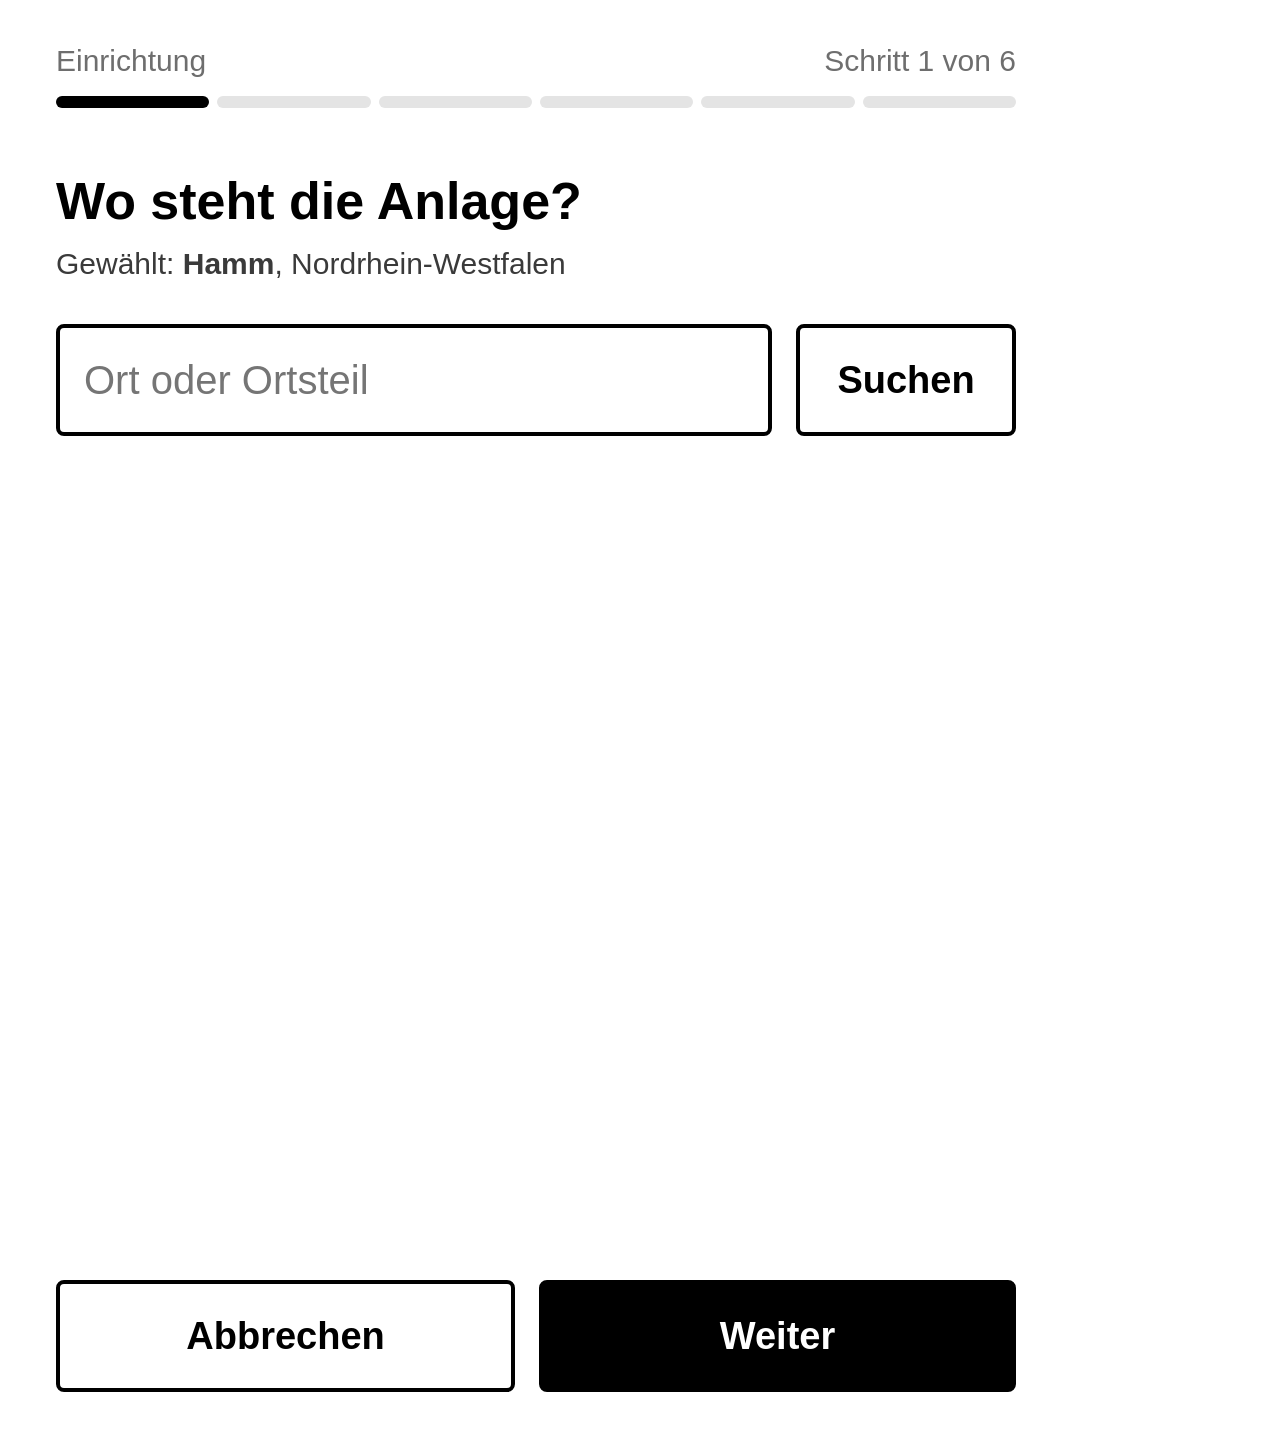
==== kindle/web/index.html @ fa1c2aba "Einrichtungsassistent für Standort und Anlage Sechs Schritte, immer hochkant, damit die Kindle-Tasta" ====
<!DOCTYPE html>
<html lang="de">
<head>
<meta charset="utf-8">
<title>KindleDash</title>
<link rel="stylesheet" href="app.css">
</head>
<body class="hoch">

<svg width="0" height="0" style="position:absolute">
  <defs>
    <symbol id="sonne" viewBox="0 0 24 24"><circle cx="12" cy="12" r="4"/><path d="M12 2v2M12 20v2M4.93 4.93l1.41 1.41M17.66 17.66l1.41 1.41M2 12h2M20 12h2M6.34 17.66l-1.41 1.41M19.07 4.93l-1.41 1.41"/></symbol>
    <symbol id="wolke" viewBox="0 0 24 24"><path d="M17.5 19H9a7 7 0 1 1 6.71-9h1.79a4.5 4.5 0 1 1 0 9Z"/></symbol>
    <symbol id="sonne-wolke" viewBox="0 0 24 24"><path d="M12 2v2M4.93 4.93l1.41 1.41M20 12h2M19.07 4.93l-1.41 1.41M15.95 12.65a4 4 0 0 0-5.93-4.13M13 22H7a5 5 0 1 1 4.9-6H13a3 3 0 0 1 0 6Z"/></symbol>
    <symbol id="regen" viewBox="0 0 24 24"><path d="M4 14.9A7 7 0 1 1 15.71 8h1.79a4.5 4.5 0 0 1 2.5 8.24M16 14v6M8 14v6M12 16v6"/></symbol>
    <symbol id="niesel" viewBox="0 0 24 24"><path d="M4 14.9A7 7 0 1 1 15.71 8h1.79a4.5 4.5 0 0 1 2.5 8.24M8 19v1M8 14v1M16 19v1M16 14v1M12 21v1M12 16v1"/></symbol>
    <symbol id="nebel" viewBox="0 0 24 24"><path d="M4 14.9A7 7 0 1 1 15.71 8h1.79a4.5 4.5 0 0 1 2.5 8.24M16 17H7M17 21H9"/></symbol>
    <symbol id="schnee" viewBox="0 0 24 24"><path d="M4 14.9A7 7 0 1 1 15.71 8h1.79a4.5 4.5 0 0 1 2.5 8.24M8 15h.01M8 19h.01M12 17h.01M12 21h.01M16 15h.01M16 19h.01"/></symbol>
    <symbol id="gewitter" viewBox="0 0 24 24"><path d="M6 16.33A7 7 0 1 1 15.71 8h1.79a4.5 4.5 0 0 1 .5 8.97M13 12l-3 5h4l-3 5"/></symbol>
    <symbol id="haus" viewBox="0 0 24 24"><path d="M3 10.5 12 3l9 7.5M5 9v11h14V9M10 20v-6h4v6"/></symbol>
    <symbol id="haken" viewBox="0 0 24 24"><path d="M20 6 9 17l-5-5"/></symbol>
    <symbol id="stecker" viewBox="0 0 24 24"><path d="M12 22v-5M9 8V2M15 8V2M18 8v5a6 6 0 0 1-12 0V8Z"/></symbol>
    <symbol id="stecker-aus" viewBox="0 0 24 24"><path d="M12 22v-5M9 8V2M15 8V2M18 8v5a6 6 0 0 1-12 0V8ZM2 2l20 20"/></symbol>
    <symbol id="wlan-aus" viewBox="0 0 24 24"><path d="M12 20h.01M8.5 16.43a5 5 0 0 1 7 0M2 8.82a15 15 0 0 1 4.17-2.65M10.66 5c4.01-.36 8.14.9 11.34 3.76M16.85 11.25a10 10 0 0 1 2.22 1.68M5 13a10 10 0 0 1 5.24-2.76M2 2l20 20"/></symbol>
    <symbol id="akku-blitz" viewBox="0 0 24 24"><path d="M15 7h1a2 2 0 0 1 2 2v6a2 2 0 0 1-2 2h-2M6 7H4a2 2 0 0 0-2 2v6a2 2 0 0 0 2 2h1M11 7l-3 5h4l-3 5M22 11v2"/></symbol>
    <symbol id="pfeil-hoch" viewBox="0 0 24 24"><path d="M12 19V5M5 12l7-7 7 7"/></symbol>
    <symbol id="pfeil-runter" viewBox="0 0 24 24"><path d="M12 5v14M19 12l-7 7-7-7"/></symbol>
    <symbol id="zahnrad" viewBox="0 0 24 24"><path d="M12.22 2h-.44a2 2 0 0 0-2 2v.18a2 2 0 0 1-1 1.73l-.43.25a2 2 0 0 1-2 0l-.15-.08a2 2 0 0 0-2.73.73l-.22.38a2 2 0 0 0 .73 2.73l.15.1a2 2 0 0 1 1 1.72v.51a2 2 0 0 1-1 1.74l-.15.09a2 2 0 0 0-.73 2.73l.22.38a2 2 0 0 0 2.73.73l.15-.08a2 2 0 0 1 2 0l.43.25a2 2 0 0 1 1 1.73V20a2 2 0 0 0 2 2h.44a2 2 0 0 0 2-2v-.18a2 2 0 0 1 1-1.73l.43-.25a2 2 0 0 1 2 0l.15.08a2 2 0 0 0 2.73-.73l.22-.39a2 2 0 0 0-.73-2.73l-.15-.08a2 2 0 0 1-1-1.74v-.5a2 2 0 0 1 1-1.74l.15-.09a2 2 0 0 0 .73-2.73l-.22-.38a2 2 0 0 0-2.73-.73l-.15.08a2 2 0 0 1-2 0l-.43-.25a2 2 0 0 1-1-1.73V4a2 2 0 0 0-2-2z"/><circle cx="12" cy="12" r="3"/></symbol>
  </defs>
</svg>

<div id="seite">
  <div id="kopf-hintergrund"></div>
  <div id="trenner"></div>
  <div id="kopf">
    <div class="datum"><span id="datum"></span><span id="uhr"></span></div>
    <div class="rechts">
      <span id="status" class="status"></span>
      <span id="laden-knopf" class="knopf-icon"><svg class="i"><use xlink:href="#akku-blitz"/></svg></span>
      <span id="einstellungen-knopf" class="knopf-icon"><svg class="i"><use xlink:href="#zahnrad"/></svg></span>
    </div>
  </div>

  <div id="haupt">
    <div id="akku">
      <div class="label">Ladestand Batterie</div>
      <div class="wert" id="soc"></div>
      <div class="zellen" id="zellen"></div>
      <div class="richtung" id="richtung"></div>
      <div class="restzeit" id="restzeit"></div>
    </div>
    <div id="fluss">
      <div class="fluss-wert" id="pv-block"><div class="label">Erzeugung Sonne</div><div class="wert" id="pv"></div></div>
      <div class="fluss-wert" id="haus-block"><div class="label">Verbrauch Haus</div><div class="wert" id="haus"></div></div>
    </div>
    <div id="getrennt">
      <svg class="i"><use xlink:href="#wlan-aus"/></svg>
      <div class="gross">Keine Verbindung<br>zur Anlage</div>
      <div class="klein" id="letzte-werte"></div>
    </div>
  </div>

  <div id="heute">
    <div id="wetter">
      <div class="label">Wetter heute</div>
      <div class="zeile"><span id="wetter-icon"></span><span class="temp" id="temp"></span></div>
      <div class="text" id="wetter-text"></div>
    </div>
    <div id="prognose">
      <div class="prognose-kopf">
        <div class="links"><div class="label">Prognose Erzeugung heute</div><div class="kwh" id="kwh-heute"></div></div>
        <div class="anteil"><b id="anteil"></b>Batterieladung<br>rein aus Sonne</div>
      </div>
      <div class="legende"><span><i class="flaeche-m"></i>Prognose</span><span><i class="jetzt-m"></i>jetzt</span></div>
      <div id="kurve"></div>
    </div>
  </div>

  <div id="woche-bereich">
    <div class="woche-kopf"><span class="label">Nächste 7 Tage</span><span class="label rechts-label">Prognose Erzeugung in kWh</span></div>
    <div id="woche"></div>
  </div>

  <div id="schleier"></div>

  <div id="dialog-laden" class="dialog">
    <h2><svg class="i"><use xlink:href="#akku-blitz"/></svg>Akku vollladen</h2>
    <p>Die Batterie wird mit Strom aus dem öffentlichen Netz auf 100 % geladen. Danach schaltet die Anlage von selbst zurück in den Normalbetrieb.</p>
    <div class="fakten">
      <div><span class="label">Ladestand jetzt</span><b id="laden-soc"></b></div>
      <div><span class="label">voll in etwa</span><b id="laden-dauer"></b></div>
    </div>
    <div class="knoepfe">
      <div class="knopf" data-schliessen="1">Abbrechen</div>
      <div class="knopf primaer" id="laden-start">Jetzt vollladen</div>
    </div>
  </div>

  <div id="dialog-einstellungen" class="dialog">
    <h2><svg class="i"><use xlink:href="#zahnrad"/></svg>Einstellungen</h2>
    <div class="einstellung">
      <span class="label">Ausrichtung</span>
      <div class="segment" id="ausrichtung"><div data-wert="hoch">Hochformat</div><div data-wert="quer-rechts">Quer, Kabel rechts</div><div data-wert="quer-links">Quer, Kabel links</div></div>
    </div>
    <div class="einstellung">
      <span class="label">Ansicht testen</span>
      <div class="segment" id="zustand"><div data-wert="normal">Normal</div><div data-wert="netzausfall">Stromausfall</div><div data-wert="offline">Offline</div></div>
    </div>
    <div class="knoepfe">
      <div class="knopf" id="beenden">Zum Kindle</div>
      <div class="knopf" id="einrichtung-knopf">Einrichtung</div>
      <div class="knopf primaer" data-schliessen="1">Fertig</div>
    </div>
  </div>
</div>

<!-- Einrichtungsassistent: immer hochkant, auch wenn das Dashboard quer läuft,
     damit die Bildschirmtastatur des Kindle zum Inhalt passt -->
<div id="assistent">
  <div class="as-kopf">
    <span class="label">Einrichtung</span><span class="label as-schritt" id="as-schritt"></span>
    <div class="as-fortschritt" id="as-fortschritt"></div>
  </div>
  <div class="as-inhalt" id="as-inhalt"></div>
  <div class="as-fuss knoepfe">
    <div class="knopf" id="as-zurueck"></div>
    <div class="knopf primaer" id="as-weiter"></div>
  </div>
</div>

<script src="app.js"></script>
</body>
</html>
---- kindle/web/app.css ----
/*
 * KindleDash, Paperwhite 3: 1072 x 1448 px, 16 Graustufen.
 * Der Kindle-Browser (WebKit um 2013) kennt keine CSS-Variablen, kein
 * Flexbox nach heutigem Standard und kein Grid. Deshalb feste Werte und
 * -webkit-box. Die Werte folgen diesen Tokens:
 *
 *   papier  #fff     tinte   #000     tinte-2 #3a3a3a
 *   tinte-3 #6e6e6e  linie   #b4b4b4  flaeche #e4e4e4
 *   Schrift 24 30 38 52 84 140 236 px, Raster 4 px, Radien 6 8 12 px
 */

@font-face { font-family: "Ember Heavy"; src: url("file:///usr/java/lib/fonts/Amazon-Ember-Heavy.ttf"); }

* { margin: 0; padding: 0; -webkit-box-sizing: border-box; box-sizing: border-box; }
html, body { background: #fff; color: #000; }
body {
  font-family: "Amazon Ember", "Segoe UI", sans-serif;
  font-size: 30px;
  overflow: hidden;
  -webkit-user-select: none;
}
#seite { position: relative; overflow: hidden; background: #fff; }
body.hoch #seite { width: 1072px; height: 1448px; }
body.quer #seite { width: 1448px; height: 1072px; }

/* Das App-Fenster bleibt auf dem Kindle hochkant, die Seite wird deshalb selbst
   gedreht. Am PC (Fenster schon quer) entfällt die Drehung. */
body.quer.gedreht #seite { position: absolute; left: 0; top: 0; -webkit-transform-origin: 0 0; transform-origin: 0 0; }
body.quer.gedreht.cw #seite { -webkit-transform: translate(1072px, 0) rotate(90deg); transform: translate(1072px, 0) rotate(90deg); }
body.quer.gedreht.ccw #seite { -webkit-transform: translate(0, 1448px) rotate(-90deg); transform: translate(0, 1448px) rotate(-90deg); }

.label { font-size: 30px; color: #6e6e6e; }
.wert, .kwh, .temp, .fakten b, .anteil b, .tag .t, .tag .e { font-family: "Ember Heavy", "Amazon Ember", "Segoe UI", sans-serif; font-weight: bold; }
svg.i { fill: none; stroke: #000; stroke-width: 2; stroke-linecap: round; stroke-linejoin: round; }

/* Kopf */
#kopf { position: absolute; height: 64px; display: -webkit-box; -webkit-box-align: center; }
body.hoch #kopf { left: 56px; right: 56px; top: 36px; width: 960px; }
body.quer #kopf { left: 48px; right: 48px; top: 28px; width: 1352px; }
#kopf .datum { -webkit-box-flex: 1; font-size: 38px; font-weight: bold; white-space: nowrap; }
#kopf #uhr { font-weight: normal; color: #6e6e6e; margin-left: 14px; }
#kopf .rechts { display: -webkit-box; -webkit-box-align: center; white-space: nowrap; }
.status { font-size: 30px; color: #3a3a3a; display: -webkit-box; -webkit-box-align: center; margin-right: 22px; }
.status svg { width: 30px; height: 30px; margin-right: 10px; }
.knopf-icon { display: block; width: 64px; height: 64px; padding: 12px; margin-left: 8px; border-radius: 8px; }
.knopf-icon svg { width: 40px; height: 40px; }
.knopf-icon.aktiv { background: #000; }
.knopf-icon.aktiv svg { stroke: #fff; }

body.netzausfall #kopf-hintergrund { display: block; }
body.netzausfall #kopf .datum, body.netzausfall #kopf #uhr, body.netzausfall .status { color: #fff; }
body.netzausfall #kopf svg.i { stroke: #fff; }
body.netzausfall .status { font-weight: bold; }
body.netzausfall #laden-knopf { display: none; }
#kopf-hintergrund { display: none; position: absolute; left: 0; top: 0; right: 0; background: #000; }
body.hoch #kopf-hintergrund { height: 124px; }
body.quer #kopf-hintergrund { height: 112px; }

/* Hauptwerte */
#haupt { position: absolute; }
body.hoch #haupt { left: 56px; top: 120px; width: 960px; height: 470px; border-bottom: 3px solid #000; }
body.quer #haupt { left: 48px; top: 120px; width: 620px; height: 912px; }

#akku .wert { font-size: 236px; line-height: 200px; margin-top: 0; letter-spacing: -4px; }
#akku .wert span { font-size: 120px; margin-left: 8px; letter-spacing: 0; }
.zellen { display: -webkit-box; height: 40px; margin-top: 18px; }
.zellen i { display: block; -webkit-box-flex: 1; height: 40px; margin-right: 6px; border: 3px solid #000; border-radius: 4px; }
.zellen i:last-child { margin-right: 0; }
.zellen i.voll { background: #000; }
.zellen i.halb { background: -webkit-linear-gradient(left, #000 50%, #fff 50%); }
.richtung { margin-top: 14px; font-size: 38px; display: -webkit-box; -webkit-box-align: center; }
.richtung svg { width: 34px; height: 34px; margin-right: 12px; }
.restzeit { margin-top: 6px; margin-left: 46px; font-size: 30px; color: #3a3a3a; white-space: nowrap; }
body.hoch #akku { position: absolute; left: 0; top: 0; width: 520px; }
body.quer #akku { position: absolute; left: 0; top: 10px; width: 620px; }

.fluss-wert { position: absolute; border-left: 3px solid #b4b4b4; padding-left: 32px; }
.fluss-wert .wert { font-size: 140px; line-height: 136px; margin-top: 6px; }
.fluss-wert .wert span { font-size: 52px; margin-left: 8px; color: #3a3a3a; font-family: "Amazon Ember", "Segoe UI", sans-serif; }
body.hoch #pv-block { left: 568px; top: 0; width: 392px; height: 196px; }
body.hoch #haus-block { left: 568px; top: 216px; width: 392px; height: 196px; }
body.quer #fluss { position: absolute; left: 0; top: 540px; width: 620px; height: 330px; border-top: 3px solid #000; }
body.quer #pv-block { left: 0; top: 36px; width: 300px; border-left: 0; padding-left: 0; }
body.quer #haus-block { left: 320px; top: 36px; width: 300px; }
body.quer .fluss-wert .wert { font-size: 120px; line-height: 120px; }

#getrennt { display: none; position: absolute; left: 0; top: 40px; }
#getrennt svg { width: 96px; height: 96px; }
#getrennt .gross { font-size: 84px; font-weight: bold; line-height: 88px; margin-top: 24px; }
#getrennt .klein { font-size: 38px; color: #3a3a3a; margin-top: 20px; }
body.offline #akku, body.offline #fluss { display: none; }
body.offline #getrennt { display: block; }

/* Heute */
#heute { position: absolute; }
body.hoch #heute { left: 56px; top: 618px; width: 960px; height: 380px; border-bottom: 2px solid #b4b4b4; }
body.quer #heute { left: 724px; top: 120px; width: 676px; height: 520px; border-bottom: 2px solid #b4b4b4; }
body.quer #haupt { border-right: 0; }
#trenner { display: none; position: absolute; left: 696px; top: 130px; width: 3px; height: 900px; background: #000; }
body.quer #trenner { display: block; }

#wetter { position: absolute; left: 0; top: 0; width: 350px; }
#wetter .zeile { height: 130px; margin-top: 10px; white-space: nowrap; }
#wetter-icon, #wetter-icon svg { display: inline-block; vertical-align: middle; }
#wetter .zeile svg { display: inline-block; vertical-align: middle; width: 110px; height: 110px; margin-right: 14px; }
#wetter .temp { display: inline-block; vertical-align: middle; font-size: 120px; line-height: 130px; }
#wetter .text { font-size: 30px; color: #3a3a3a; margin-top: 12px; line-height: 38px; white-space: nowrap; }
#prognose { position: absolute; }
body.hoch #prognose { left: 370px; top: 0; width: 590px; }
/* Querformat: Wetter links oben, Prognose rechts daneben, Kurve über die ganze Breite */
body.quer #wetter { width: 310px; }
body.quer #wetter .temp { font-size: 104px; }
body.quer #wetter .zeile svg { width: 96px; height: 96px; }
body.quer .prognose-kopf .label { font-size: 26px; }
body.quer #prognose { left: 0; top: 0; width: 676px; }
body.quer .prognose-kopf { display: block; margin-left: 330px; height: 300px; }
body.quer #kurve { height: 160px; }
body.quer .anteil { text-align: left; margin-top: 14px; }
.prognose-kopf { display: -webkit-box; -webkit-box-align: start; }
.prognose-kopf .links { -webkit-box-flex: 1; }
.kwh { font-size: 84px; line-height: 90px; margin-top: 4px; }
.kwh span { font-size: 38px; margin-left: 6px; font-family: "Amazon Ember", "Segoe UI", sans-serif; }
.anteil { text-align: right; font-size: 30px; color: #3a3a3a; line-height: 38px; }
.anteil b { display: block; font-size: 52px; line-height: 60px; color: #000; }
.legende { margin-top: 12px; font-size: 24px; color: #3a3a3a; display: -webkit-box; -webkit-box-align: center; }
.legende span { display: -webkit-box; -webkit-box-align: center; margin-right: 28px; }
.legende i { display: block; width: 28px; margin-right: 10px; }
.legende .flaeche-m { height: 18px; background: #e4e4e4; border-bottom: 2px solid #6e6e6e; }
.legende .jetzt-m { height: 18px; width: 2px; margin-left: 13px; margin-right: 23px; border-left: 2px dashed #000; }
#kurve { margin-top: 6px; height: 170px; }
#kurve svg { display: block; }

/* Woche */
#woche-bereich { position: absolute; }
body.hoch #woche-bereich { left: 56px; top: 1014px; width: 960px; height: 420px; }
body.quer #woche-bereich { left: 724px; top: 660px; width: 676px; height: 380px; }
.woche-kopf { height: 38px; }
.woche-kopf .rechts-label { float: right; }
#woche { display: -webkit-box; margin-top: 16px; }
.tag { -webkit-box-flex: 1; width: 0; text-align: center; border-left: 2px solid #e4e4e4; }
.tag:first-child { border-left: 0; }
.tag .name { display: inline-block; font-size: 30px; font-weight: bold; padding: 0 12px; border-radius: 6px; }
.tag.heute-tag .name { background: #000; color: #fff; }
.tag svg { display: block; width: 66px; height: 66px; margin: 12px auto 6px; }
.tag .t { font-size: 30px; }
.tag .t span { color: #6e6e6e; margin-left: 6px; font-family: "Amazon Ember", "Segoe UI", sans-serif; font-weight: normal; }
.tag .saeule { width: 40px; height: 118px; margin: 14px auto 0; background: #e4e4e4; border-radius: 4px; position: relative; overflow: hidden; }
.tag .saeule i { display: block; position: absolute; left: 0; right: 0; bottom: 0; background: #3a3a3a; }
.tag .e { font-size: 30px; margin-top: 8px; }
body.quer .tag svg { width: 56px; height: 56px; }
body.quer .tag .t { font-size: 26px; }
body.quer .tag .saeule { height: 110px; }

/* Dialoge */
#schleier { display: none; position: absolute; left: 0; top: 0; right: 0; bottom: 0; background: rgba(255,255,255,0.72); }
.dialog { display: none; position: absolute; background: #fff; border: 4px solid #000; border-radius: 12px; padding: 48px 48px 44px; }
body.hoch .dialog { left: 56px; width: 960px; top: 300px; }
body.quer .dialog { left: 244px; width: 960px; top: 120px; }
body.dialog-offen #schleier { display: block; }
.dialog.offen { display: block; }
.dialog h2 { font-size: 52px; display: -webkit-box; -webkit-box-align: center; }
.dialog h2 svg { width: 56px; height: 56px; margin-right: 18px; }
.dialog p { font-size: 38px; line-height: 52px; margin-top: 24px; color: #3a3a3a; }
.fakten { display: -webkit-box; margin-top: 32px; border-top: 2px solid #b4b4b4; border-bottom: 2px solid #b4b4b4; }
.fakten div { -webkit-box-flex: 1; width: 0; padding: 22px 0; }
.fakten b { display: block; font-size: 52px; margin-top: 4px; }
.knoepfe { display: -webkit-box; margin-top: 40px; }
.knopf { -webkit-box-flex: 1; height: 112px; line-height: 104px; text-align: center; border: 4px solid #000; border-radius: 8px; font-size: 38px; font-weight: bold; }
.knoepfe .knopf { margin-right: 24px; }
.knoepfe .knopf:last-child { margin-right: 0; }
.knopf.primaer { background: #000; color: #fff; -webkit-box-flex: 1.4; }

/* Einrichtungsassistent */
#assistent { display: none; position: fixed; left: 0; top: 0; width: 1072px; height: 1448px; background: #fff; z-index: 50; }
body.assistent-offen #assistent { display: block; }
body.assistent-offen #seite { visibility: hidden; }
.as-kopf { position: absolute; left: 56px; top: 44px; width: 960px; }
.as-schritt { float: right; }
.as-fortschritt { display: -webkit-box; margin-top: 18px; }
.as-fortschritt i { display: block; -webkit-box-flex: 1; height: 12px; margin-right: 8px; background: #e4e4e4; border-radius: 6px; }
.as-fortschritt i:last-child { margin-right: 0; }
.as-fortschritt i.an { background: #000; }
.as-inhalt { position: absolute; left: 56px; top: 170px; width: 960px; height: 1060px; overflow: hidden; }
.as-inhalt h2 { font-size: 52px; line-height: 62px; }
.as-inhalt .unter { font-size: 30px; color: #3a3a3a; margin-top: 12px; line-height: 40px; }
.as-fuss { position: absolute; left: 56px; bottom: 56px; width: 960px; margin-top: 0; }
.as-fuss .knopf.leer { visibility: hidden; }

.eingabe-zeile { display: -webkit-box; margin-top: 40px; }
.eingabe { -webkit-box-flex: 1; display: block; height: 112px; padding: 0 24px; font-size: 40px; font-family: "Amazon Ember", "Segoe UI", sans-serif;
  border: 4px solid #000; border-radius: 8px; background: #fff; color: #000; -webkit-appearance: none; outline: none; }
.eingabe-zeile .knopf { -webkit-box-flex: 0; width: 220px; margin-left: 24px; margin-right: 0; }

.treffer { margin-top: 28px; border-top: 2px solid #b4b4b4; }
.treffer div { height: 104px; padding: 18px 24px 0; border-bottom: 2px solid #b4b4b4; white-space: nowrap; overflow: hidden; }
.treffer b { display: block; font-size: 38px; }
.treffer span { display: block; font-size: 26px; color: #6e6e6e; margin-top: 2px; }
.treffer div.an { background: #000; color: #fff; }
.treffer div.an span { color: #e4e4e4; }
.hinweis-zeile { margin-top: 28px; font-size: 34px; color: #3a3a3a; }

.regler { display: -webkit-box; -webkit-box-align: center; margin-top: 48px; padding-bottom: 36px; border-bottom: 2px solid #e4e4e4; }
.regler .label { display: block; -webkit-box-flex: 1; font-size: 38px; color: #000; }
.regler .minus, .regler .plus { width: 112px; height: 112px; line-height: 100px; text-align: center; font-size: 64px; font-weight: bold; border: 4px solid #000; border-radius: 8px; }
.regler .zahl { width: 260px; text-align: center; font-family: "Ember Heavy", "Amazon Ember", "Segoe UI", sans-serif; font-weight: bold; font-size: 60px; }
.regler .zahl span { font-size: 34px; font-family: "Amazon Ember", "Segoe UI", sans-serif; margin-left: 6px; }
.ergebnis { margin-top: 48px; font-size: 38px; }
.ergebnis b { font-family: "Ember Heavy", "Amazon Ember", "Segoe UI", sans-serif; font-size: 84px; display: block; margin-top: 8px; }

.dach { display: block; margin: 40px auto 0; }

.kompass { margin: 48px auto 0; width: 720px; }
.kompass div { display: inline-block; vertical-align: top; width: 224px; height: 180px; margin: 0 8px 12px 0; border: 4px solid #000; border-radius: 8px; text-align: center; }
.kompass div b { display: block; font-size: 52px; margin-top: 40px; }
.kompass div span { display: block; font-size: 26px; color: #3a3a3a; }
.kompass div.an { background: #000; color: #fff; }
.kompass div.an span { color: #e4e4e4; }
.kompass div.mitte { border-color: #fff; }
.kompass div.mitte svg { width: 96px; height: 96px; margin-top: 38px; }

.uebersicht { margin-top: 40px; border-top: 2px solid #b4b4b4; }
.uebersicht div { display: -webkit-box; height: 96px; line-height: 92px; border-bottom: 2px solid #b4b4b4; font-size: 36px; }
.uebersicht div span { display: block; -webkit-box-flex: 1; color: #6e6e6e; }
.uebersicht div b { display: block; white-space: nowrap; }

.einstellung { margin-top: 36px; }
.segment { display: -webkit-box; margin-top: 12px; border: 4px solid #000; border-radius: 8px; overflow: hidden; }
.segment div { -webkit-box-flex: 1; width: 0; height: 96px; line-height: 88px; text-align: center; font-size: 34px; border-left: 4px solid #000; }
.segment div:first-child { border-left: 0; }
.segment div.an { background: #000; color: #fff; font-weight: bold; }
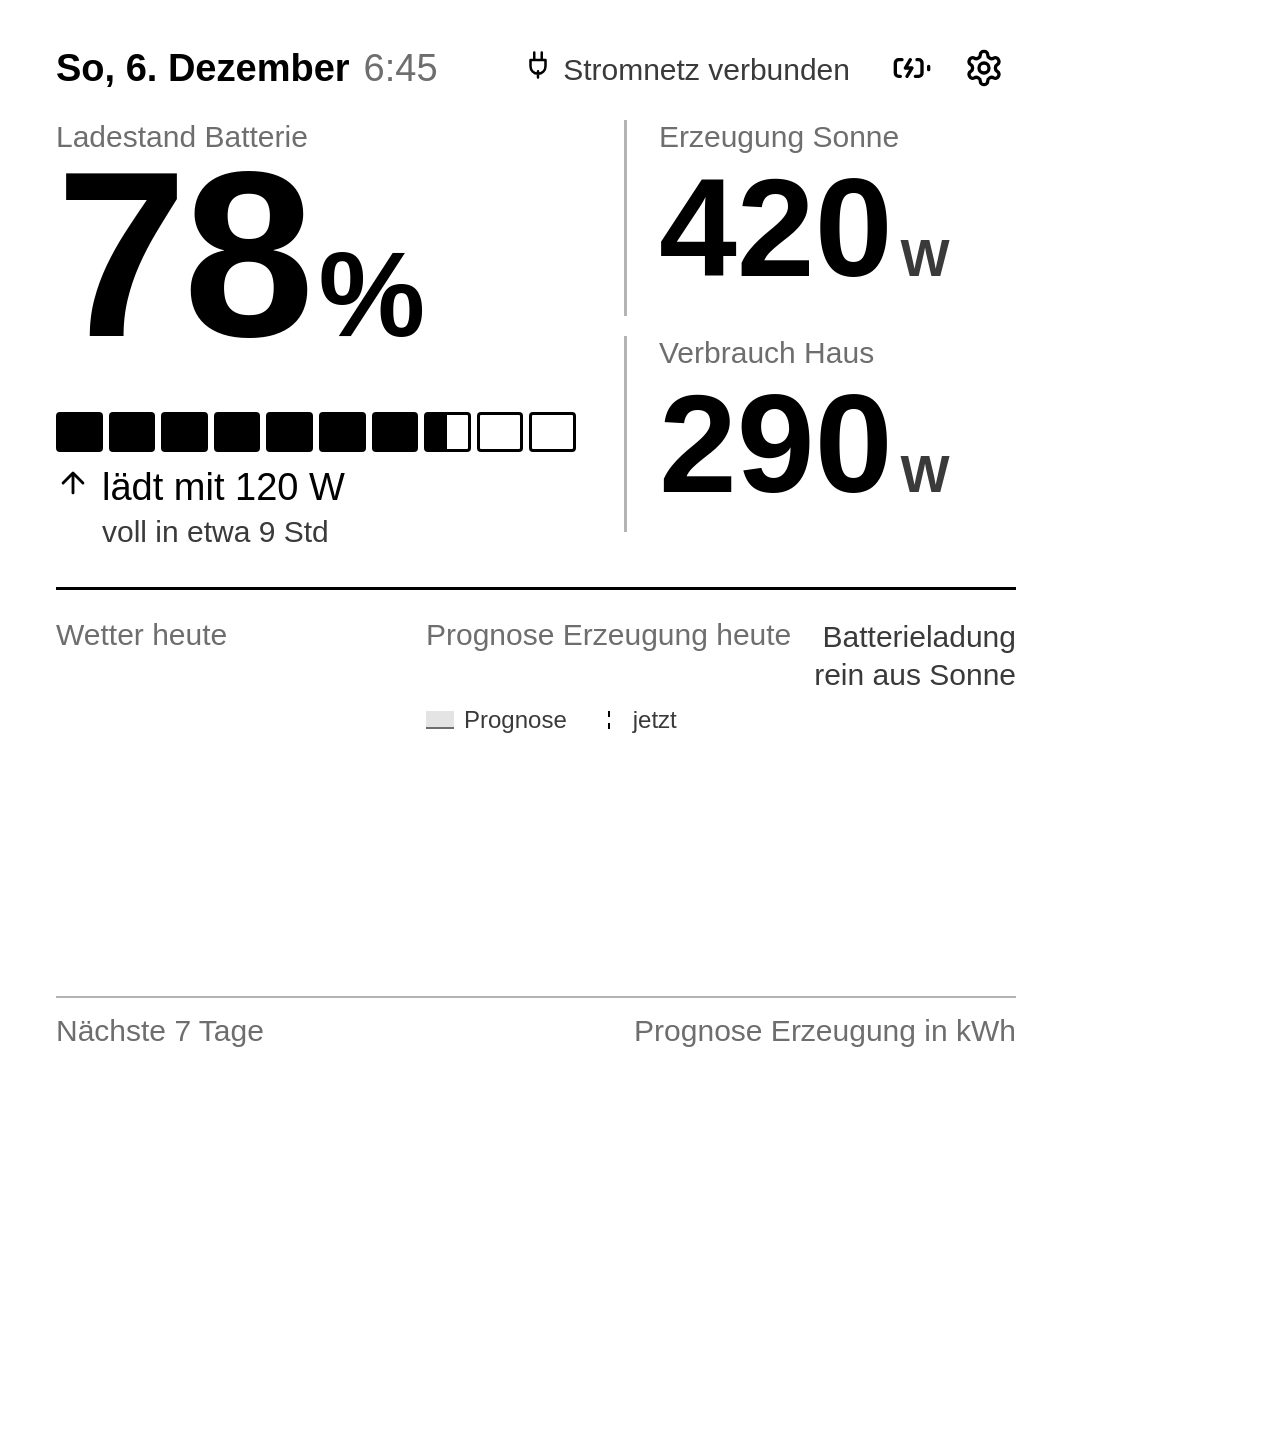
==== commit 0de98c8e: "Echtes Wetter, PV-Prognose und Restzeit der Batterie Wetter und Prognose kommen von Open-Meteo (DWD-" ====
--- a/kindle/web/index.html
+++ b/kindle/web/index.html
@@ -17,8 +17,6 @@
     <symbol id="nebel" viewBox="0 0 24 24"><path d="M4 14.9A7 7 0 1 1 15.71 8h1.79a4.5 4.5 0 0 1 2.5 8.24M16 17H7M17 21H9"/></symbol>
     <symbol id="schnee" viewBox="0 0 24 24"><path d="M4 14.9A7 7 0 1 1 15.71 8h1.79a4.5 4.5 0 0 1 2.5 8.24M8 15h.01M8 19h.01M12 17h.01M12 21h.01M16 15h.01M16 19h.01"/></symbol>
     <symbol id="gewitter" viewBox="0 0 24 24"><path d="M6 16.33A7 7 0 1 1 15.71 8h1.79a4.5 4.5 0 0 1 .5 8.97M13 12l-3 5h4l-3 5"/></symbol>
-    <symbol id="haus" viewBox="0 0 24 24"><path d="M3 10.5 12 3l9 7.5M5 9v11h14V9M10 20v-6h4v6"/></symbol>
-    <symbol id="haken" viewBox="0 0 24 24"><path d="M20 6 9 17l-5-5"/></symbol>
     <symbol id="stecker" viewBox="0 0 24 24"><path d="M12 22v-5M9 8V2M15 8V2M18 8v5a6 6 0 0 1-12 0V8Z"/></symbol>
     <symbol id="stecker-aus" viewBox="0 0 24 24"><path d="M12 22v-5M9 8V2M15 8V2M18 8v5a6 6 0 0 1-12 0V8ZM2 2l20 20"/></symbol>
     <symbol id="wlan-aus" viewBox="0 0 24 24"><path d="M12 20h.01M8.5 16.43a5 5 0 0 1 7 0M2 8.82a15 15 0 0 1 4.17-2.65M10.66 5c4.01-.36 8.14.9 11.34 3.76M16.85 11.25a10 10 0 0 1 2.22 1.68M5 13a10 10 0 0 1 5.24-2.76M2 2l20 20"/></symbol>
@@ -108,23 +106,8 @@
     </div>
     <div class="knoepfe">
       <div class="knopf" id="beenden">Zum Kindle</div>
-      <div class="knopf" id="einrichtung-knopf">Einrichtung</div>
       <div class="knopf primaer" data-schliessen="1">Fertig</div>
     </div>
-  </div>
-</div>
-
-<!-- Einrichtungsassistent: immer hochkant, auch wenn das Dashboard quer läuft,
-     damit die Bildschirmtastatur des Kindle zum Inhalt passt -->
-<div id="assistent">
-  <div class="as-kopf">
-    <span class="label">Einrichtung</span><span class="label as-schritt" id="as-schritt"></span>
-    <div class="as-fortschritt" id="as-fortschritt"></div>
-  </div>
-  <div class="as-inhalt" id="as-inhalt"></div>
-  <div class="as-fuss knoepfe">
-    <div class="knopf" id="as-zurueck"></div>
-    <div class="knopf primaer" id="as-weiter"></div>
   </div>
 </div>
 
--- a/kindle/web/app.css
+++ b/kindle/web/app.css
@@ -166,62 +166,9 @@
 .fakten b { display: block; font-size: 52px; margin-top: 4px; }
 .knoepfe { display: -webkit-box; margin-top: 40px; }
 .knopf { -webkit-box-flex: 1; height: 112px; line-height: 104px; text-align: center; border: 4px solid #000; border-radius: 8px; font-size: 38px; font-weight: bold; }
-.knoepfe .knopf { margin-right: 24px; }
-.knoepfe .knopf:last-child { margin-right: 0; }
+.knoepfe .knopf:first-child { margin-right: 24px; }
+.knoepfe.einzeln .knopf { margin-right: 0; }
 .knopf.primaer { background: #000; color: #fff; -webkit-box-flex: 1.4; }
-
-/* Einrichtungsassistent */
-#assistent { display: none; position: fixed; left: 0; top: 0; width: 1072px; height: 1448px; background: #fff; z-index: 50; }
-body.assistent-offen #assistent { display: block; }
-body.assistent-offen #seite { visibility: hidden; }
-.as-kopf { position: absolute; left: 56px; top: 44px; width: 960px; }
-.as-schritt { float: right; }
-.as-fortschritt { display: -webkit-box; margin-top: 18px; }
-.as-fortschritt i { display: block; -webkit-box-flex: 1; height: 12px; margin-right: 8px; background: #e4e4e4; border-radius: 6px; }
-.as-fortschritt i:last-child { margin-right: 0; }
-.as-fortschritt i.an { background: #000; }
-.as-inhalt { position: absolute; left: 56px; top: 170px; width: 960px; height: 1060px; overflow: hidden; }
-.as-inhalt h2 { font-size: 52px; line-height: 62px; }
-.as-inhalt .unter { font-size: 30px; color: #3a3a3a; margin-top: 12px; line-height: 40px; }
-.as-fuss { position: absolute; left: 56px; bottom: 56px; width: 960px; margin-top: 0; }
-.as-fuss .knopf.leer { visibility: hidden; }
-
-.eingabe-zeile { display: -webkit-box; margin-top: 40px; }
-.eingabe { -webkit-box-flex: 1; display: block; height: 112px; padding: 0 24px; font-size: 40px; font-family: "Amazon Ember", "Segoe UI", sans-serif;
-  border: 4px solid #000; border-radius: 8px; background: #fff; color: #000; -webkit-appearance: none; outline: none; }
-.eingabe-zeile .knopf { -webkit-box-flex: 0; width: 220px; margin-left: 24px; margin-right: 0; }
-
-.treffer { margin-top: 28px; border-top: 2px solid #b4b4b4; }
-.treffer div { height: 104px; padding: 18px 24px 0; border-bottom: 2px solid #b4b4b4; white-space: nowrap; overflow: hidden; }
-.treffer b { display: block; font-size: 38px; }
-.treffer span { display: block; font-size: 26px; color: #6e6e6e; margin-top: 2px; }
-.treffer div.an { background: #000; color: #fff; }
-.treffer div.an span { color: #e4e4e4; }
-.hinweis-zeile { margin-top: 28px; font-size: 34px; color: #3a3a3a; }
-
-.regler { display: -webkit-box; -webkit-box-align: center; margin-top: 48px; padding-bottom: 36px; border-bottom: 2px solid #e4e4e4; }
-.regler .label { display: block; -webkit-box-flex: 1; font-size: 38px; color: #000; }
-.regler .minus, .regler .plus { width: 112px; height: 112px; line-height: 100px; text-align: center; font-size: 64px; font-weight: bold; border: 4px solid #000; border-radius: 8px; }
-.regler .zahl { width: 260px; text-align: center; font-family: "Ember Heavy", "Amazon Ember", "Segoe UI", sans-serif; font-weight: bold; font-size: 60px; }
-.regler .zahl span { font-size: 34px; font-family: "Amazon Ember", "Segoe UI", sans-serif; margin-left: 6px; }
-.ergebnis { margin-top: 48px; font-size: 38px; }
-.ergebnis b { font-family: "Ember Heavy", "Amazon Ember", "Segoe UI", sans-serif; font-size: 84px; display: block; margin-top: 8px; }
-
-.dach { display: block; margin: 40px auto 0; }
-
-.kompass { margin: 48px auto 0; width: 720px; }
-.kompass div { display: inline-block; vertical-align: top; width: 224px; height: 180px; margin: 0 8px 12px 0; border: 4px solid #000; border-radius: 8px; text-align: center; }
-.kompass div b { display: block; font-size: 52px; margin-top: 40px; }
-.kompass div span { display: block; font-size: 26px; color: #3a3a3a; }
-.kompass div.an { background: #000; color: #fff; }
-.kompass div.an span { color: #e4e4e4; }
-.kompass div.mitte { border-color: #fff; }
-.kompass div.mitte svg { width: 96px; height: 96px; margin-top: 38px; }
-
-.uebersicht { margin-top: 40px; border-top: 2px solid #b4b4b4; }
-.uebersicht div { display: -webkit-box; height: 96px; line-height: 92px; border-bottom: 2px solid #b4b4b4; font-size: 36px; }
-.uebersicht div span { display: block; -webkit-box-flex: 1; color: #6e6e6e; }
-.uebersicht div b { display: block; white-space: nowrap; }
 
 .einstellung { margin-top: 36px; }
 .segment { display: -webkit-box; margin-top: 12px; border: 4px solid #000; border-radius: 8px; overflow: hidden; }
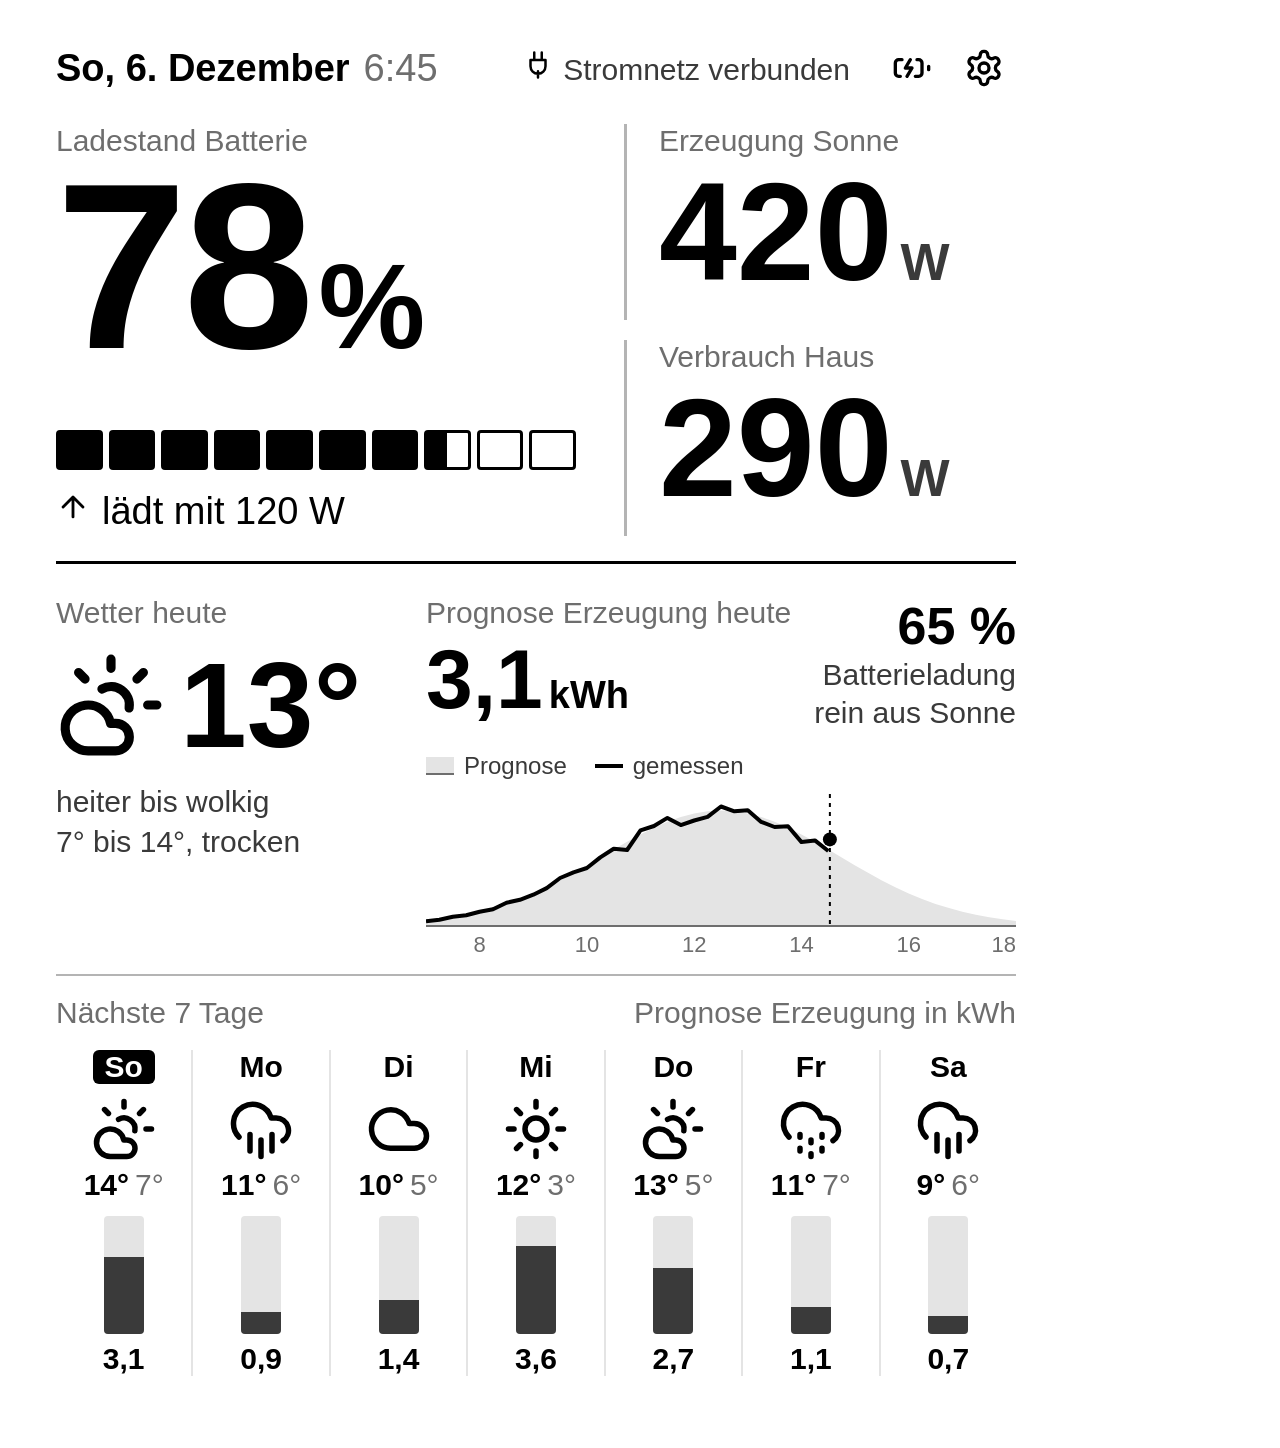
==== commit b49c3b30: "Startseite für den Kindle-Browser, Hoch- und Querformat Die Startseite ist neu gesetzt in ES5 und -w" ====
--- a/kindle/web/index.html
+++ b/kindle/web/index.html
@@ -14,9 +14,6 @@
     <symbol id="sonne-wolke" viewBox="0 0 24 24"><path d="M12 2v2M4.93 4.93l1.41 1.41M20 12h2M19.07 4.93l-1.41 1.41M15.95 12.65a4 4 0 0 0-5.93-4.13M13 22H7a5 5 0 1 1 4.9-6H13a3 3 0 0 1 0 6Z"/></symbol>
     <symbol id="regen" viewBox="0 0 24 24"><path d="M4 14.9A7 7 0 1 1 15.71 8h1.79a4.5 4.5 0 0 1 2.5 8.24M16 14v6M8 14v6M12 16v6"/></symbol>
     <symbol id="niesel" viewBox="0 0 24 24"><path d="M4 14.9A7 7 0 1 1 15.71 8h1.79a4.5 4.5 0 0 1 2.5 8.24M8 19v1M8 14v1M16 19v1M16 14v1M12 21v1M12 16v1"/></symbol>
-    <symbol id="nebel" viewBox="0 0 24 24"><path d="M4 14.9A7 7 0 1 1 15.71 8h1.79a4.5 4.5 0 0 1 2.5 8.24M16 17H7M17 21H9"/></symbol>
-    <symbol id="schnee" viewBox="0 0 24 24"><path d="M4 14.9A7 7 0 1 1 15.71 8h1.79a4.5 4.5 0 0 1 2.5 8.24M8 15h.01M8 19h.01M12 17h.01M12 21h.01M16 15h.01M16 19h.01"/></symbol>
-    <symbol id="gewitter" viewBox="0 0 24 24"><path d="M6 16.33A7 7 0 1 1 15.71 8h1.79a4.5 4.5 0 0 1 .5 8.97M13 12l-3 5h4l-3 5"/></symbol>
     <symbol id="stecker" viewBox="0 0 24 24"><path d="M12 22v-5M9 8V2M15 8V2M18 8v5a6 6 0 0 1-12 0V8Z"/></symbol>
     <symbol id="stecker-aus" viewBox="0 0 24 24"><path d="M12 22v-5M9 8V2M15 8V2M18 8v5a6 6 0 0 1-12 0V8ZM2 2l20 20"/></symbol>
     <symbol id="wlan-aus" viewBox="0 0 24 24"><path d="M12 20h.01M8.5 16.43a5 5 0 0 1 7 0M2 8.82a15 15 0 0 1 4.17-2.65M10.66 5c4.01-.36 8.14.9 11.34 3.76M16.85 11.25a10 10 0 0 1 2.22 1.68M5 13a10 10 0 0 1 5.24-2.76M2 2l20 20"/></symbol>
@@ -45,7 +42,6 @@
       <div class="wert" id="soc"></div>
       <div class="zellen" id="zellen"></div>
       <div class="richtung" id="richtung"></div>
-      <div class="restzeit" id="restzeit"></div>
     </div>
     <div id="fluss">
       <div class="fluss-wert" id="pv-block"><div class="label">Erzeugung Sonne</div><div class="wert" id="pv"></div></div>
@@ -61,7 +57,7 @@
   <div id="heute">
     <div id="wetter">
       <div class="label">Wetter heute</div>
-      <div class="zeile"><span id="wetter-icon"></span><span class="temp" id="temp"></span></div>
+      <div class="zeile"><svg class="i" id="wetter-icon"><use xlink:href="#sonne-wolke"/></svg><span class="temp" id="temp"></span></div>
       <div class="text" id="wetter-text"></div>
     </div>
     <div id="prognose">
@@ -69,7 +65,7 @@
         <div class="links"><div class="label">Prognose Erzeugung heute</div><div class="kwh" id="kwh-heute"></div></div>
         <div class="anteil"><b id="anteil"></b>Batterieladung<br>rein aus Sonne</div>
       </div>
-      <div class="legende"><span><i class="flaeche-m"></i>Prognose</span><span><i class="jetzt-m"></i>jetzt</span></div>
+      <div class="legende"><span><i class="flaeche-m"></i>Prognose</span><span><i class="linie-m"></i>gemessen</span></div>
       <div id="kurve"></div>
     </div>
   </div>
--- a/kindle/web/app.css
+++ b/kindle/web/app.css
@@ -58,19 +58,18 @@
 
 /* Hauptwerte */
 #haupt { position: absolute; }
-body.hoch #haupt { left: 56px; top: 120px; width: 960px; height: 470px; border-bottom: 3px solid #000; }
+body.hoch #haupt { left: 56px; top: 124px; width: 960px; height: 440px; border-bottom: 3px solid #000; }
 body.quer #haupt { left: 48px; top: 120px; width: 620px; height: 912px; }
 
-#akku .wert { font-size: 236px; line-height: 200px; margin-top: 0; letter-spacing: -4px; }
+#akku .wert { font-size: 236px; line-height: 200px; margin-top: 8px; letter-spacing: -4px; }
 #akku .wert span { font-size: 120px; margin-left: 8px; letter-spacing: 0; }
-.zellen { display: -webkit-box; height: 40px; margin-top: 18px; }
+.zellen { display: -webkit-box; height: 40px; margin-top: 24px; }
 .zellen i { display: block; -webkit-box-flex: 1; height: 40px; margin-right: 6px; border: 3px solid #000; border-radius: 4px; }
 .zellen i:last-child { margin-right: 0; }
 .zellen i.voll { background: #000; }
 .zellen i.halb { background: -webkit-linear-gradient(left, #000 50%, #fff 50%); }
-.richtung { margin-top: 14px; font-size: 38px; display: -webkit-box; -webkit-box-align: center; }
+.richtung { margin-top: 20px; font-size: 38px; display: -webkit-box; -webkit-box-align: center; }
 .richtung svg { width: 34px; height: 34px; margin-right: 12px; }
-.restzeit { margin-top: 6px; margin-left: 46px; font-size: 30px; color: #3a3a3a; white-space: nowrap; }
 body.hoch #akku { position: absolute; left: 0; top: 0; width: 520px; }
 body.quer #akku { position: absolute; left: 0; top: 10px; width: 620px; }
 
@@ -93,7 +92,7 @@
 
 /* Heute */
 #heute { position: absolute; }
-body.hoch #heute { left: 56px; top: 618px; width: 960px; height: 380px; border-bottom: 2px solid #b4b4b4; }
+body.hoch #heute { left: 56px; top: 596px; width: 960px; height: 380px; border-bottom: 2px solid #b4b4b4; }
 body.quer #heute { left: 724px; top: 120px; width: 676px; height: 520px; border-bottom: 2px solid #b4b4b4; }
 body.quer #haupt { border-right: 0; }
 #trenner { display: none; position: absolute; left: 696px; top: 130px; width: 3px; height: 900px; background: #000; }
@@ -101,10 +100,9 @@
 
 #wetter { position: absolute; left: 0; top: 0; width: 350px; }
 #wetter .zeile { height: 130px; margin-top: 10px; white-space: nowrap; }
-#wetter-icon, #wetter-icon svg { display: inline-block; vertical-align: middle; }
 #wetter .zeile svg { display: inline-block; vertical-align: middle; width: 110px; height: 110px; margin-right: 14px; }
 #wetter .temp { display: inline-block; vertical-align: middle; font-size: 120px; line-height: 130px; }
-#wetter .text { font-size: 30px; color: #3a3a3a; margin-top: 12px; line-height: 38px; white-space: nowrap; }
+#wetter .text { font-size: 30px; color: #3a3a3a; margin-top: 12px; line-height: 40px; }
 #prognose { position: absolute; }
 body.hoch #prognose { left: 370px; top: 0; width: 590px; }
 /* Querformat: Wetter links oben, Prognose rechts daneben, Kurve über die ganze Breite */
@@ -113,8 +111,7 @@
 body.quer #wetter .zeile svg { width: 96px; height: 96px; }
 body.quer .prognose-kopf .label { font-size: 26px; }
 body.quer #prognose { left: 0; top: 0; width: 676px; }
-body.quer .prognose-kopf { display: block; margin-left: 330px; height: 300px; }
-body.quer #kurve { height: 160px; }
+body.quer .prognose-kopf { display: block; margin-left: 330px; height: 276px; }
 body.quer .anteil { text-align: left; margin-top: 14px; }
 .prognose-kopf { display: -webkit-box; -webkit-box-align: start; }
 .prognose-kopf .links { -webkit-box-flex: 1; }
@@ -126,13 +123,13 @@
 .legende span { display: -webkit-box; -webkit-box-align: center; margin-right: 28px; }
 .legende i { display: block; width: 28px; margin-right: 10px; }
 .legende .flaeche-m { height: 18px; background: #e4e4e4; border-bottom: 2px solid #6e6e6e; }
-.legende .jetzt-m { height: 18px; width: 2px; margin-left: 13px; margin-right: 23px; border-left: 2px dashed #000; }
+.legende .linie-m { height: 4px; background: #000; }
 #kurve { margin-top: 6px; height: 170px; }
 #kurve svg { display: block; }
 
 /* Woche */
 #woche-bereich { position: absolute; }
-body.hoch #woche-bereich { left: 56px; top: 1014px; width: 960px; height: 420px; }
+body.hoch #woche-bereich { left: 56px; top: 996px; width: 960px; height: 420px; }
 body.quer #woche-bereich { left: 724px; top: 660px; width: 676px; height: 380px; }
 .woche-kopf { height: 38px; }
 .woche-kopf .rechts-label { float: right; }
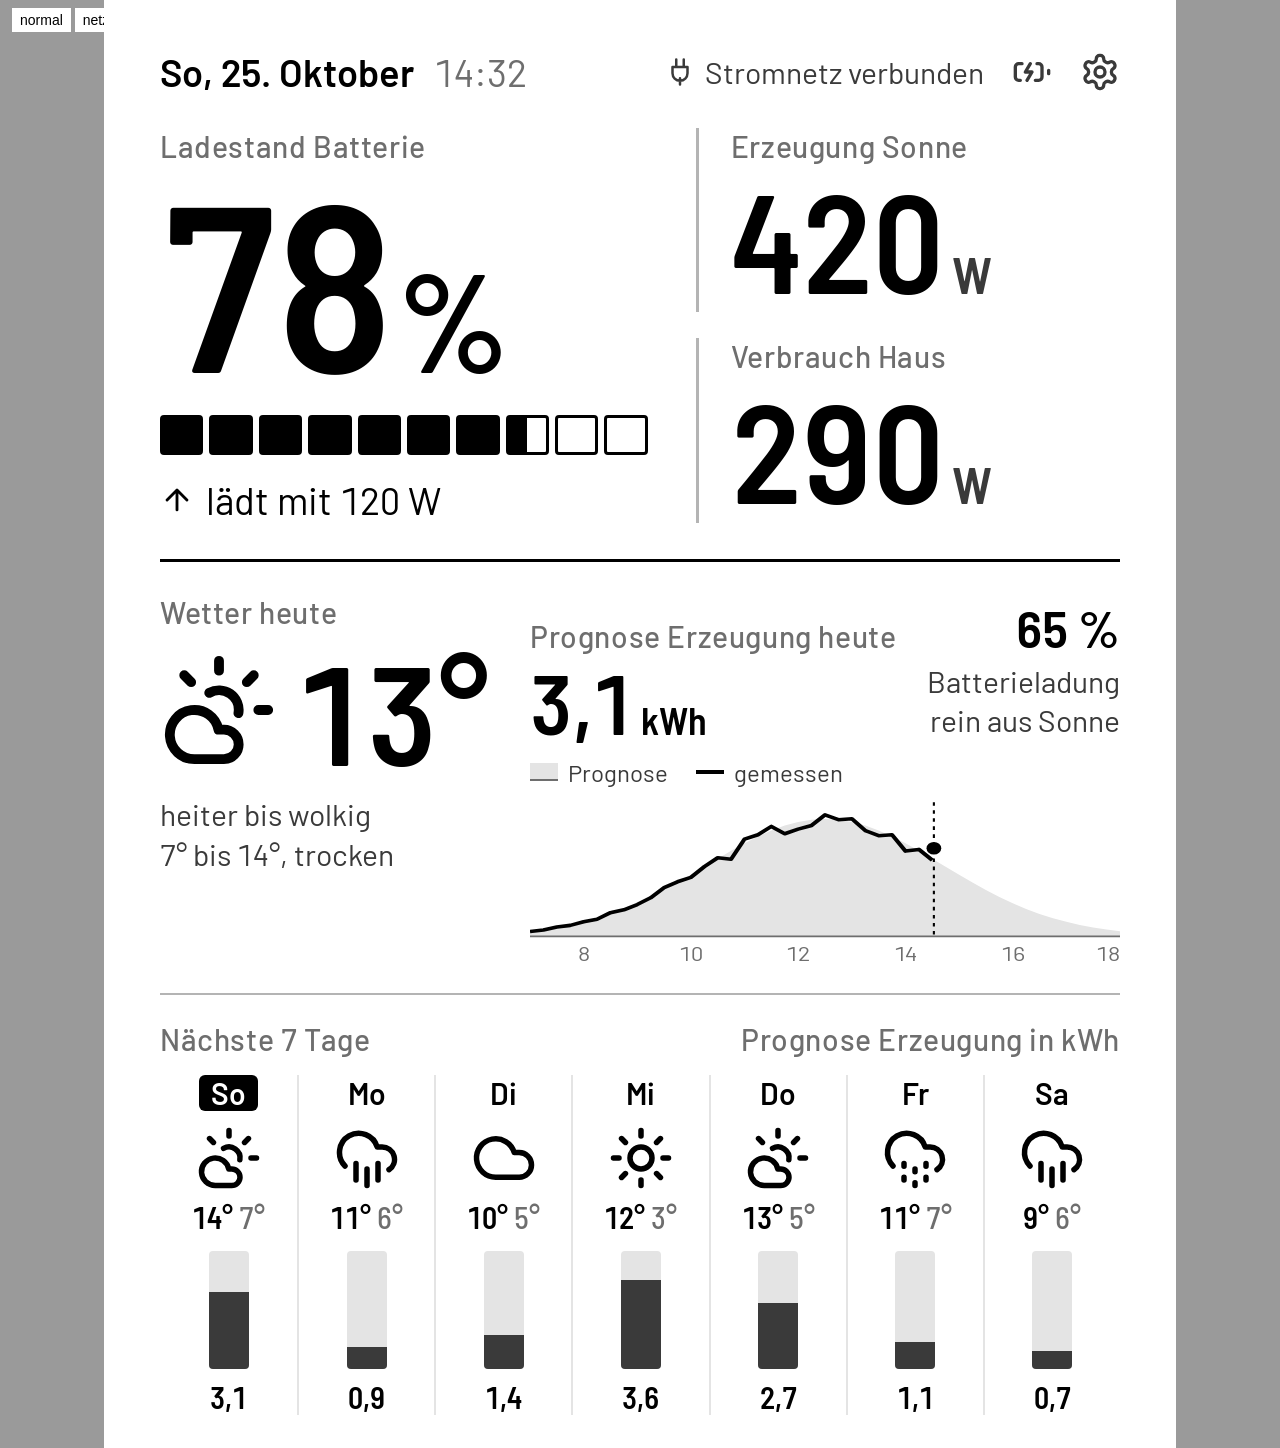
==== commit c92d9b2f: "Erste Kindle-App und Browser-Test Die Startseite läuft als eigene App im Web-Framework des Kindle (c" ====
--- a/kindle/web/index.html
+++ b/kindle/web/index.html
@@ -1,11 +1,155 @@
-<!DOCTYPE html>
+<!doctype html>
 <html lang="de">
 <head>
 <meta charset="utf-8">
-<title>KindleDash</title>
-<link rel="stylesheet" href="app.css">
+<title>Startseite Entwurf</title>
+<link rel="preconnect" href="https://fonts.googleapis.com">
+<link href="https://fonts.googleapis.com/css2?family=Barlow:wght@400;500;600&family=Barlow+Semi+Condensed:wght@500;600&display=swap" rel="stylesheet">
+<style>
+  /* Paperwhite 3: 1072 x 1448 px, 300 ppi, 16 Graustufen */
+  :root {
+    --papier: #ffffff;
+    --tinte: #000000;
+    --tinte-2: #3a3a3a;
+    --tinte-3: #6e6e6e;
+    --linie: #b4b4b4;
+    --flaeche: #e4e4e4;
+
+    --schrift: "Barlow", sans-serif;
+    --zahl: "Barlow Semi Condensed", "Barlow", sans-serif;
+
+    --s-1: 24px;
+    --s-2: 30px;
+    --s-3: 38px;
+    --s-4: 52px;
+    --s-5: 84px;
+    --s-6: 140px;
+    --s-7: 236px;
+
+    --rand: 56px;
+    --radius: 8px;
+  }
+  * { box-sizing: border-box; margin: 0; padding: 0; }
+  html, body { background: #9a9a9a; }
+  .kindle {
+    width: 1072px; height: 1448px; margin: 0 auto;
+    background: var(--papier); color: var(--tinte);
+    font-family: var(--schrift); font-variant-numeric: tabular-nums;
+    padding: 44px var(--rand) 48px;
+    display: grid;
+    grid-template-rows: auto 1fr auto auto;
+    overflow: hidden; position: relative;
+  }
+  .kopf {
+    display: flex; align-items: center; justify-content: space-between;
+    font-size: var(--s-2); color: var(--tinte-2); height: 56px;
+  }
+  .kopf .datum { font-weight: 600; color: var(--tinte); font-size: var(--s-3); }
+  .kopf .datum span { font-weight: 400; color: var(--tinte-3); margin-left: 12px; }
+  .netzausfall .kopf .datum span { color: var(--papier); }
+  .kopf .rechts { display: flex; align-items: center; gap: 28px; }
+  .status { display: flex; align-items: center; gap: 10px; }
+  .status svg { width: 30px; height: 30px; }
+  .zahnrad { width: 40px; height: 40px; color: var(--tinte-2); }
+
+  /* Netzausfall: der Kopf wird schwarz, damit es aus der Entfernung auffällt */
+  .netzausfall .kopf {
+    background: var(--tinte); color: var(--papier);
+    margin: -44px calc(-1 * var(--rand)) 0; padding: 40px var(--rand) 24px; height: auto;
+  }
+  .netzausfall .kopf .datum, .netzausfall .kopf .zahnrad { color: var(--papier); }
+  .netzausfall .kopf .status { font-weight: 600; }
+  .netzausfall #laden-knopf { display: none; }
+
+  /* Hauptwerte */
+  .haupt {
+    display: grid; grid-template-columns: 1.15fr 1fr; column-gap: 48px;
+    padding: 28px 0 36px; border-bottom: 3px solid var(--tinte);
+  }
+  .label { font-size: var(--s-2); color: var(--tinte-3); font-weight: 500; letter-spacing: .02em; }
+  .akku .wert { font-family: var(--zahl); font-weight: 600; font-size: var(--s-7); line-height: .86; letter-spacing: -.02em; margin-top: 14px; }
+  .akku .wert span { font-size: var(--s-6); margin-left: 6px; }
+  .zellen { display: grid; grid-template-columns: repeat(10, 1fr); gap: 6px; margin-top: 34px; height: 40px; }
+  .zellen i { border: 3px solid var(--tinte); border-radius: 4px; }
+  .zellen i.voll { background: var(--tinte); }
+  .zellen i.halb { background: linear-gradient(90deg, var(--tinte) 50%, transparent 50%); }
+  .akku .richtung { margin-top: 22px; font-size: var(--s-3); display: flex; align-items: center; gap: 12px; }
+  .akku .richtung svg { width: 34px; height: 34px; }
+
+  .fluss { display: grid; grid-template-rows: 1fr 1fr; row-gap: 26px; align-content: stretch; }
+  .fluss > div { border-left: 3px solid var(--linie); padding-left: 32px; }
+  .fluss .wert { font-family: var(--zahl); font-weight: 600; font-size: var(--s-6); line-height: .95; margin-top: 8px; }
+  .fluss .wert span { font-size: var(--s-4); margin-left: 8px; color: var(--tinte-2); }
+
+  /* Heute */
+  .heute { display: grid; grid-template-columns: 330px 1fr; column-gap: 40px; padding: 32px 0 28px; border-bottom: 2px solid var(--linie); }
+  .wetter-jetzt .zeile { display: flex; align-items: center; gap: 18px; margin-top: 10px; }
+  .wetter-jetzt svg { width: 120px; height: 120px; }
+  .wetter-jetzt .temp { font-family: var(--zahl); font-size: var(--s-6); font-weight: 600; line-height: 1; }
+  .wetter-jetzt .text { font-size: var(--s-2); color: var(--tinte-2); margin-top: 14px; line-height: 1.35; }
+  .prognose .kopfzeile { display: flex; align-items: baseline; justify-content: space-between; }
+  .prognose .kwh { font-family: var(--zahl); font-size: var(--s-5); font-weight: 600; line-height: 1; margin-top: 6px; }
+  .prognose .kwh span { font-size: var(--s-3); margin-left: 6px; }
+  .prognose .anteil { font-size: var(--s-2); color: var(--tinte-2); text-align: right; line-height: 1.3; }
+  .prognose .anteil b { font-family: var(--zahl); font-size: var(--s-4); color: var(--tinte); font-weight: 600; display: block; }
+  .legende { display: flex; gap: 28px; font-size: var(--s-1); color: var(--tinte-2); margin-top: 14px; }
+  .legende span { display: flex; align-items: center; gap: 10px; }
+  .legende i { display: block; width: 28px; }
+  .legende .flaeche-m { height: 18px; background: var(--flaeche); border-bottom: 2px solid var(--tinte-3); }
+  .legende .linie-m { height: 4px; background: var(--tinte); }
+  .kurve { margin-top: 8px; width: 100%; height: 170px; display: block; }
+  .kurve text { font-family: var(--schrift); font-size: 22px; fill: var(--tinte-3); }
+
+  /* 7 Tage */
+  .woche-kopf { display: flex; justify-content: space-between; padding-top: 26px; }
+  .woche { display: grid; grid-template-columns: repeat(7, 1fr); padding-top: 18px; }
+  .tag { text-align: center; display: grid; grid-template-rows: auto auto auto 1fr auto; justify-items: center; border-left: 2px solid var(--flaeche); }
+  .tag:first-child { border-left: 0; }
+  .tag .name { font-size: var(--s-2); font-weight: 600; }
+  .tag.heute-tag .name { background: var(--tinte); color: var(--papier); border-radius: 6px; padding: 0 12px; }
+  .tag svg { width: 66px; height: 66px; margin: 14px 0 8px; }
+  .tag .t { font-family: var(--zahl); font-size: var(--s-2); font-weight: 600; }
+  .tag .t span { color: var(--tinte-3); font-weight: 500; margin-left: 6px; }
+  .tag .saeule { width: 40px; height: 118px; margin-top: 16px; display: flex; align-items: flex-end; background: var(--flaeche); border-radius: 4px; overflow: hidden; }
+  .tag .saeule i { display: block; width: 100%; background: var(--tinte-2); }
+  .tag .e { font-family: var(--zahl); font-size: var(--s-2); font-weight: 600; margin-top: 10px; }
+
+  /* Zustand: keine Verbindung */
+  .kopf > * { white-space: nowrap; }
+  .getrennt { display: none; }
+  .offline .haupt > .akku, .offline .haupt > .fluss { display: none; }
+  .offline .haupt { grid-template-columns: 1fr; }
+  .offline .getrennt { display: grid; align-content: center; gap: 18px; min-height: 420px; }
+  .getrennt svg { width: 96px; height: 96px; }
+  .getrennt .gross { font-size: var(--s-5); font-weight: 600; line-height: 1.05; }
+  .getrennt .klein { font-size: var(--s-3); color: var(--tinte-2); }
+
+  /* Dialog Akku vollladen: zweiter Schritt nach dem Symbol oben rechts */
+  .schleier { display: none; position: absolute; inset: 0; background: rgba(255,255,255,.72); }
+  .dialog {
+    display: none; position: absolute; left: var(--rand); right: var(--rand); top: 300px;
+    background: var(--papier); border: 4px solid var(--tinte); border-radius: 12px;
+    padding: 48px 48px 44px;
+  }
+  .laden .schleier, .laden .dialog { display: block; }
+  .laden #laden-knopf { background: var(--tinte); color: var(--papier); border-radius: 8px; padding: 4px; }
+  .dialog h2 { font-size: var(--s-4); font-weight: 600; display: flex; align-items: center; gap: 18px; }
+  .dialog h2 svg { width: 56px; height: 56px; }
+  .dialog p { font-size: var(--s-3); line-height: 1.35; margin-top: 24px; color: var(--tinte-2); }
+  .dialog .fakten { display: grid; grid-template-columns: 1fr 1fr; margin-top: 32px; border-top: 2px solid var(--linie); border-bottom: 2px solid var(--linie); }
+  .dialog .fakten div { padding: 22px 0; }
+  .dialog .fakten b { display: block; font-family: var(--zahl); font-size: var(--s-4); font-weight: 600; margin-top: 4px; }
+  .dialog .knoepfe { display: grid; grid-template-columns: 1fr 1.4fr; gap: 24px; margin-top: 40px; }
+  .dialog .knopf { height: 112px; border-radius: var(--radius); border: 4px solid var(--tinte); display: flex; align-items: center; justify-content: center; font-size: var(--s-3); font-weight: 600; }
+  .dialog .knopf.primaer { background: var(--tinte); color: var(--papier); }
+
+  svg.i { fill: none; stroke: currentColor; stroke-width: 2; stroke-linecap: round; stroke-linejoin: round; }
+  .zustaende { position: fixed; top: 12px; left: 12px; font: 14px sans-serif; }
+  .zustaende a { color: #000; background: #fff; padding: 4px 8px; margin-right: 4px; text-decoration: none; }
+</style>
 </head>
-<body class="hoch">
+<body>
+<nav class="zustaende"><a href="#normal">normal</a><a href="#netzausfall">netzausfall</a><a href="#offline">offline</a><a href="#laden">laden</a></nav>
 
 <svg width="0" height="0" style="position:absolute">
   <defs>
@@ -19,94 +163,139 @@
     <symbol id="wlan-aus" viewBox="0 0 24 24"><path d="M12 20h.01M8.5 16.43a5 5 0 0 1 7 0M2 8.82a15 15 0 0 1 4.17-2.65M10.66 5c4.01-.36 8.14.9 11.34 3.76M16.85 11.25a10 10 0 0 1 2.22 1.68M5 13a10 10 0 0 1 5.24-2.76M2 2l20 20"/></symbol>
     <symbol id="akku-blitz" viewBox="0 0 24 24"><path d="M15 7h1a2 2 0 0 1 2 2v6a2 2 0 0 1-2 2h-2M6 7H4a2 2 0 0 0-2 2v6a2 2 0 0 0 2 2h1M11 7l-3 5h4l-3 5M22 11v2"/></symbol>
     <symbol id="pfeil-hoch" viewBox="0 0 24 24"><path d="M12 19V5M5 12l7-7 7 7"/></symbol>
-    <symbol id="pfeil-runter" viewBox="0 0 24 24"><path d="M12 5v14M19 12l-7 7-7-7"/></symbol>
     <symbol id="zahnrad" viewBox="0 0 24 24"><path d="M12.22 2h-.44a2 2 0 0 0-2 2v.18a2 2 0 0 1-1 1.73l-.43.25a2 2 0 0 1-2 0l-.15-.08a2 2 0 0 0-2.73.73l-.22.38a2 2 0 0 0 .73 2.73l.15.1a2 2 0 0 1 1 1.72v.51a2 2 0 0 1-1 1.74l-.15.09a2 2 0 0 0-.73 2.73l.22.38a2 2 0 0 0 2.73.73l.15-.08a2 2 0 0 1 2 0l.43.25a2 2 0 0 1 1 1.73V20a2 2 0 0 0 2 2h.44a2 2 0 0 0 2-2v-.18a2 2 0 0 1 1-1.73l.43-.25a2 2 0 0 1 2 0l.15.08a2 2 0 0 0 2.73-.73l.22-.39a2 2 0 0 0-.73-2.73l-.15-.08a2 2 0 0 1-1-1.74v-.5a2 2 0 0 1 1-1.74l.15-.09a2 2 0 0 0 .73-2.73l-.22-.38a2 2 0 0 0-2.73-.73l-.15.08a2 2 0 0 1-2 0l-.43-.25a2 2 0 0 1-1-1.73V4a2 2 0 0 0-2-2z"/><circle cx="12" cy="12" r="3"/></symbol>
   </defs>
 </svg>
 
-<div id="seite">
-  <div id="kopf-hintergrund"></div>
-  <div id="trenner"></div>
-  <div id="kopf">
-    <div class="datum"><span id="datum"></span><span id="uhr"></span></div>
+<main class="kindle" id="kindle">
+  <header class="kopf">
+    <div class="datum">So, 25. Oktober <span id="stand">14:32</span></div>
     <div class="rechts">
-      <span id="status" class="status"></span>
-      <span id="laden-knopf" class="knopf-icon"><svg class="i"><use xlink:href="#akku-blitz"/></svg></span>
-      <span id="einstellungen-knopf" class="knopf-icon"><svg class="i"><use xlink:href="#zahnrad"/></svg></span>
-    </div>
-  </div>
-
-  <div id="haupt">
-    <div id="akku">
+      <div class="status" id="status"></div>
+      <svg class="i zahnrad" id="laden-knopf"><use href="#akku-blitz"/></svg>
+      <svg class="i zahnrad"><use href="#zahnrad"/></svg>
+    </div>
+  </header>
+
+  <section class="haupt">
+    <div class="akku">
       <div class="label">Ladestand Batterie</div>
-      <div class="wert" id="soc"></div>
-      <div class="zellen" id="zellen"></div>
-      <div class="richtung" id="richtung"></div>
-    </div>
-    <div id="fluss">
-      <div class="fluss-wert" id="pv-block"><div class="label">Erzeugung Sonne</div><div class="wert" id="pv"></div></div>
-      <div class="fluss-wert" id="haus-block"><div class="label">Verbrauch Haus</div><div class="wert" id="haus"></div></div>
-    </div>
-    <div id="getrennt">
-      <svg class="i"><use xlink:href="#wlan-aus"/></svg>
+      <div class="wert">78<span>%</span></div>
+      <div class="zellen"><i class="voll"></i><i class="voll"></i><i class="voll"></i><i class="voll"></i><i class="voll"></i><i class="voll"></i><i class="voll"></i><i class="halb"></i><i></i><i></i></div>
+      <div class="richtung"><svg class="i"><use href="#pfeil-hoch"/></svg>lädt mit 120 W</div>
+    </div>
+    <div class="fluss">
+      <div><div class="label">Erzeugung Sonne</div><div class="wert">420<span>W</span></div></div>
+      <div><div class="label">Verbrauch Haus</div><div class="wert">290<span>W</span></div></div>
+    </div>
+    <div class="getrennt">
+      <svg class="i"><use href="#wlan-aus"/></svg>
       <div class="gross">Keine Verbindung<br>zur Anlage</div>
-      <div class="klein" id="letzte-werte"></div>
-    </div>
-  </div>
-
-  <div id="heute">
-    <div id="wetter">
+      <div class="klein">letzte Werte um 14:12</div>
+    </div>
+  </section>
+
+  <section class="heute">
+    <div class="wetter-jetzt">
       <div class="label">Wetter heute</div>
-      <div class="zeile"><svg class="i" id="wetter-icon"><use xlink:href="#sonne-wolke"/></svg><span class="temp" id="temp"></span></div>
-      <div class="text" id="wetter-text"></div>
-    </div>
-    <div id="prognose">
-      <div class="prognose-kopf">
-        <div class="links"><div class="label">Prognose Erzeugung heute</div><div class="kwh" id="kwh-heute"></div></div>
-        <div class="anteil"><b id="anteil"></b>Batterieladung<br>rein aus Sonne</div>
+      <div class="zeile"><svg class="i"><use href="#sonne-wolke"/></svg><div class="temp">13°</div></div>
+      <div class="text">heiter bis wolkig<br>7° bis 14°, trocken</div>
+    </div>
+    <div class="prognose">
+      <div class="kopfzeile">
+        <div>
+          <div class="label">Prognose Erzeugung heute</div>
+          <div class="kwh">3,1<span>kWh</span></div>
+        </div>
+        <div class="anteil"><b>65 %</b>Batterieladung<br>rein aus Sonne</div>
       </div>
       <div class="legende"><span><i class="flaeche-m"></i>Prognose</span><span><i class="linie-m"></i>gemessen</span></div>
-      <div id="kurve"></div>
-    </div>
-  </div>
-
-  <div id="woche-bereich">
-    <div class="woche-kopf"><span class="label">Nächste 7 Tage</span><span class="label rechts-label">Prognose Erzeugung in kWh</span></div>
-    <div id="woche"></div>
-  </div>
-
-  <div id="schleier"></div>
-
-  <div id="dialog-laden" class="dialog">
-    <h2><svg class="i"><use xlink:href="#akku-blitz"/></svg>Akku vollladen</h2>
+      <svg class="kurve" id="kurve" viewBox="0 0 560 190" preserveAspectRatio="none"></svg>
+    </div>
+  </section>
+
+  <section>
+    <div class="woche-kopf"><span class="label">Nächste 7 Tage</span><span class="label">Prognose Erzeugung in kWh</span></div>
+    <div class="woche" id="woche"></div>
+  </section>
+
+  <div class="schleier"></div>
+  <div class="dialog" role="dialog" aria-labelledby="dialog-titel">
+    <h2 id="dialog-titel"><svg class="i"><use href="#akku-blitz"/></svg>Akku vollladen</h2>
     <p>Die Batterie wird mit Strom aus dem öffentlichen Netz auf 100 % geladen. Danach schaltet die Anlage von selbst zurück in den Normalbetrieb.</p>
     <div class="fakten">
-      <div><span class="label">Ladestand jetzt</span><b id="laden-soc"></b></div>
-      <div><span class="label">voll in etwa</span><b id="laden-dauer"></b></div>
+      <div><span class="label">Ladestand jetzt</span><b>78 %</b></div>
+      <div><span class="label">voll in etwa</span><b>40 Minuten</b></div>
     </div>
     <div class="knoepfe">
-      <div class="knopf" data-schliessen="1">Abbrechen</div>
-      <div class="knopf primaer" id="laden-start">Jetzt vollladen</div>
+      <div class="knopf">Abbrechen</div>
+      <div class="knopf primaer">Jetzt vollladen</div>
     </div>
   </div>
-
-  <div id="dialog-einstellungen" class="dialog">
-    <h2><svg class="i"><use xlink:href="#zahnrad"/></svg>Einstellungen</h2>
-    <div class="einstellung">
-      <span class="label">Ausrichtung</span>
-      <div class="segment" id="ausrichtung"><div data-wert="hoch">Hochformat</div><div data-wert="quer-rechts">Quer, Kabel rechts</div><div data-wert="quer-links">Quer, Kabel links</div></div>
-    </div>
-    <div class="einstellung">
-      <span class="label">Ansicht testen</span>
-      <div class="segment" id="zustand"><div data-wert="normal">Normal</div><div data-wert="netzausfall">Stromausfall</div><div data-wert="offline">Offline</div></div>
-    </div>
-    <div class="knoepfe">
-      <div class="knopf" id="beenden">Zum Kindle</div>
-      <div class="knopf primaer" data-schliessen="1">Fertig</div>
-    </div>
-  </div>
-</div>
-
-<script src="app.js"></script>
+</main>
+
+<script>
+  // Beispielwerte, später vom GX und von Open-Meteo
+  const tage = [
+    ["So", "sonne-wolke", 14, 7, 3.1],
+    ["Mo", "regen", 11, 6, 0.9],
+    ["Di", "wolke", 10, 5, 1.4],
+    ["Mi", "sonne", 12, 3, 3.6],
+    ["Do", "sonne-wolke", 13, 5, 2.7],
+    ["Fr", "niesel", 11, 7, 1.1],
+    ["Sa", "regen", 9, 6, 0.7],
+  ];
+  const max = 4.8;
+  document.getElementById("woche").innerHTML = tage.map(([n, i, hi, lo, e], k) => `
+    <div class="tag${k === 0 ? " heute-tag" : ""}">
+      <div class="name">${n}</div>
+      <svg class="i"><use href="#${i}"/></svg>
+      <div class="t">${hi}°<span>${lo}°</span></div>
+      <div class="saeule"><i style="height:${Math.round(e / max * 100)}%"></i></div>
+      <div class="e">${e.toFixed(1).replace(".", ",")}</div>
+    </div>`).join("");
+
+  // Tageskurve: erwartete Leistung als Fläche, gemessene als Linie bis jetzt
+  const W = 560, H = 190, unten = 158, von = 7, bis = 18, spitze = 640;
+  const x = h => (h - von) / (bis - von) * W;
+  const y = w => unten - w / spitze * (unten - 8);
+  const erwartet = h => 560 * Math.exp(-((h - 12.5) ** 2) / (2 * 2.2 ** 2));
+  let flaeche = `M0 ${unten}`, linie = "";
+  for (let h = von; h <= bis + 1e-9; h += 0.25) flaeche += ` L${x(h).toFixed(1)} ${y(erwartet(h)).toFixed(1)}`;
+  flaeche += ` L${W} ${unten} Z`;
+  let s = 3;
+  for (let h = von; h <= 14.53; h += 0.25) {
+    s = (s * 9301 + 49297) % 233280;
+    const w = erwartet(h) * (0.9 + 0.16 * s / 233280);
+    linie += `${linie ? " L" : "M"}${x(h).toFixed(1)} ${y(w).toFixed(1)}`;
+  }
+  const jetzt = x(14.53);
+  const achse = [8, 10, 12, 14, 16, 18].map(h =>
+    `<text x="${x(h)}" y="186" text-anchor="${h === 18 ? "end" : "middle"}">${h}</text>`).join("");
+  document.getElementById("kurve").innerHTML = `
+    <path d="${flaeche}" fill="#e4e4e4"/>
+    <line x1="0" y1="${unten}" x2="${W}" y2="${unten}" stroke="#6e6e6e" stroke-width="2"/>
+    <path d="${linie}" fill="none" stroke="#000" stroke-width="4" stroke-linejoin="round"/>
+    <line x1="${jetzt}" y1="8" x2="${jetzt}" y2="${unten}" stroke="#000" stroke-width="2" stroke-dasharray="4 5"/>
+    <circle cx="${jetzt}" cy="${y(420)}" r="7" fill="#000"/>
+    ${achse}`;
+
+  function zustand() {
+    const z = location.hash.slice(1) || "normal";
+    const k = document.getElementById("kindle");
+    k.className = "kindle " + z;
+    const st = document.getElementById("status");
+    if (z === "netzausfall") {
+      st.innerHTML = '<svg class="i"><use href="#stecker-aus"/></svg><span>Stromausfall seit 14:05</span>';
+    } else if (z === "offline") {
+      st.innerHTML = '<svg class="i"><use href="#wlan-aus"/></svg><span>keine Verbindung</span>';
+    } else {
+      st.innerHTML = '<svg class="i"><use href="#stecker"/></svg><span>Stromnetz verbunden</span>';
+      document.querySelector(".richtung").innerHTML = '<svg class="i"><use href="#pfeil-hoch"/></svg>lädt mit 120 W';
+    }
+  }
+  addEventListener("hashchange", zustand);
+  zustand();
+</script>
 </body>
 </html>
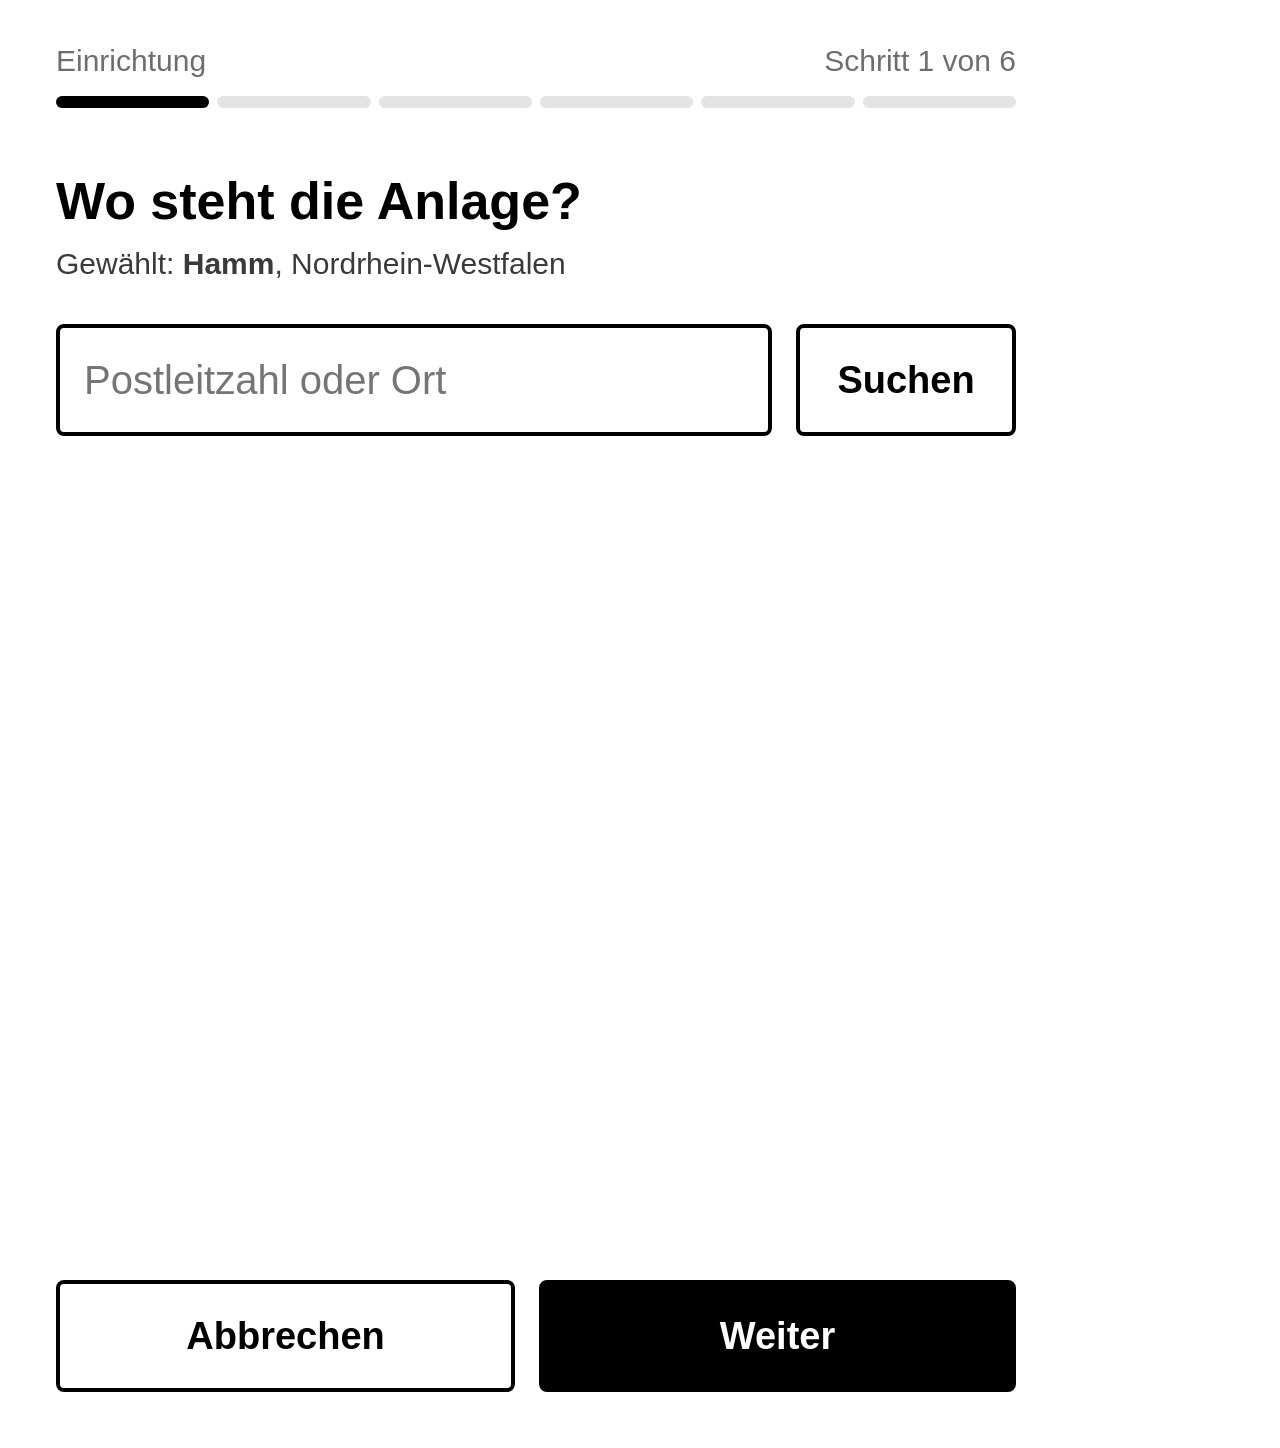
==== commit f7d73fa2: "Dienst, Autostart, Demo und Anbindung an den GX Node-RED auf dem GX spricht nur HTTPS mit selbst aus" ====
--- a/kindle/web/index.html
+++ b/kindle/web/index.html
@@ -1,155 +1,11 @@
-<!doctype html>
+<!DOCTYPE html>
 <html lang="de">
 <head>
 <meta charset="utf-8">
-<title>Startseite Entwurf</title>
-<link rel="preconnect" href="https://fonts.googleapis.com">
-<link href="https://fonts.googleapis.com/css2?family=Barlow:wght@400;500;600&family=Barlow+Semi+Condensed:wght@500;600&display=swap" rel="stylesheet">
-<style>
-  /* Paperwhite 3: 1072 x 1448 px, 300 ppi, 16 Graustufen */
-  :root {
-    --papier: #ffffff;
-    --tinte: #000000;
-    --tinte-2: #3a3a3a;
-    --tinte-3: #6e6e6e;
-    --linie: #b4b4b4;
-    --flaeche: #e4e4e4;
-
-    --schrift: "Barlow", sans-serif;
-    --zahl: "Barlow Semi Condensed", "Barlow", sans-serif;
-
-    --s-1: 24px;
-    --s-2: 30px;
-    --s-3: 38px;
-    --s-4: 52px;
-    --s-5: 84px;
-    --s-6: 140px;
-    --s-7: 236px;
-
-    --rand: 56px;
-    --radius: 8px;
-  }
-  * { box-sizing: border-box; margin: 0; padding: 0; }
-  html, body { background: #9a9a9a; }
-  .kindle {
-    width: 1072px; height: 1448px; margin: 0 auto;
-    background: var(--papier); color: var(--tinte);
-    font-family: var(--schrift); font-variant-numeric: tabular-nums;
-    padding: 44px var(--rand) 48px;
-    display: grid;
-    grid-template-rows: auto 1fr auto auto;
-    overflow: hidden; position: relative;
-  }
-  .kopf {
-    display: flex; align-items: center; justify-content: space-between;
-    font-size: var(--s-2); color: var(--tinte-2); height: 56px;
-  }
-  .kopf .datum { font-weight: 600; color: var(--tinte); font-size: var(--s-3); }
-  .kopf .datum span { font-weight: 400; color: var(--tinte-3); margin-left: 12px; }
-  .netzausfall .kopf .datum span { color: var(--papier); }
-  .kopf .rechts { display: flex; align-items: center; gap: 28px; }
-  .status { display: flex; align-items: center; gap: 10px; }
-  .status svg { width: 30px; height: 30px; }
-  .zahnrad { width: 40px; height: 40px; color: var(--tinte-2); }
-
-  /* Netzausfall: der Kopf wird schwarz, damit es aus der Entfernung auffällt */
-  .netzausfall .kopf {
-    background: var(--tinte); color: var(--papier);
-    margin: -44px calc(-1 * var(--rand)) 0; padding: 40px var(--rand) 24px; height: auto;
-  }
-  .netzausfall .kopf .datum, .netzausfall .kopf .zahnrad { color: var(--papier); }
-  .netzausfall .kopf .status { font-weight: 600; }
-  .netzausfall #laden-knopf { display: none; }
-
-  /* Hauptwerte */
-  .haupt {
-    display: grid; grid-template-columns: 1.15fr 1fr; column-gap: 48px;
-    padding: 28px 0 36px; border-bottom: 3px solid var(--tinte);
-  }
-  .label { font-size: var(--s-2); color: var(--tinte-3); font-weight: 500; letter-spacing: .02em; }
-  .akku .wert { font-family: var(--zahl); font-weight: 600; font-size: var(--s-7); line-height: .86; letter-spacing: -.02em; margin-top: 14px; }
-  .akku .wert span { font-size: var(--s-6); margin-left: 6px; }
-  .zellen { display: grid; grid-template-columns: repeat(10, 1fr); gap: 6px; margin-top: 34px; height: 40px; }
-  .zellen i { border: 3px solid var(--tinte); border-radius: 4px; }
-  .zellen i.voll { background: var(--tinte); }
-  .zellen i.halb { background: linear-gradient(90deg, var(--tinte) 50%, transparent 50%); }
-  .akku .richtung { margin-top: 22px; font-size: var(--s-3); display: flex; align-items: center; gap: 12px; }
-  .akku .richtung svg { width: 34px; height: 34px; }
-
-  .fluss { display: grid; grid-template-rows: 1fr 1fr; row-gap: 26px; align-content: stretch; }
-  .fluss > div { border-left: 3px solid var(--linie); padding-left: 32px; }
-  .fluss .wert { font-family: var(--zahl); font-weight: 600; font-size: var(--s-6); line-height: .95; margin-top: 8px; }
-  .fluss .wert span { font-size: var(--s-4); margin-left: 8px; color: var(--tinte-2); }
-
-  /* Heute */
-  .heute { display: grid; grid-template-columns: 330px 1fr; column-gap: 40px; padding: 32px 0 28px; border-bottom: 2px solid var(--linie); }
-  .wetter-jetzt .zeile { display: flex; align-items: center; gap: 18px; margin-top: 10px; }
-  .wetter-jetzt svg { width: 120px; height: 120px; }
-  .wetter-jetzt .temp { font-family: var(--zahl); font-size: var(--s-6); font-weight: 600; line-height: 1; }
-  .wetter-jetzt .text { font-size: var(--s-2); color: var(--tinte-2); margin-top: 14px; line-height: 1.35; }
-  .prognose .kopfzeile { display: flex; align-items: baseline; justify-content: space-between; }
-  .prognose .kwh { font-family: var(--zahl); font-size: var(--s-5); font-weight: 600; line-height: 1; margin-top: 6px; }
-  .prognose .kwh span { font-size: var(--s-3); margin-left: 6px; }
-  .prognose .anteil { font-size: var(--s-2); color: var(--tinte-2); text-align: right; line-height: 1.3; }
-  .prognose .anteil b { font-family: var(--zahl); font-size: var(--s-4); color: var(--tinte); font-weight: 600; display: block; }
-  .legende { display: flex; gap: 28px; font-size: var(--s-1); color: var(--tinte-2); margin-top: 14px; }
-  .legende span { display: flex; align-items: center; gap: 10px; }
-  .legende i { display: block; width: 28px; }
-  .legende .flaeche-m { height: 18px; background: var(--flaeche); border-bottom: 2px solid var(--tinte-3); }
-  .legende .linie-m { height: 4px; background: var(--tinte); }
-  .kurve { margin-top: 8px; width: 100%; height: 170px; display: block; }
-  .kurve text { font-family: var(--schrift); font-size: 22px; fill: var(--tinte-3); }
-
-  /* 7 Tage */
-  .woche-kopf { display: flex; justify-content: space-between; padding-top: 26px; }
-  .woche { display: grid; grid-template-columns: repeat(7, 1fr); padding-top: 18px; }
-  .tag { text-align: center; display: grid; grid-template-rows: auto auto auto 1fr auto; justify-items: center; border-left: 2px solid var(--flaeche); }
-  .tag:first-child { border-left: 0; }
-  .tag .name { font-size: var(--s-2); font-weight: 600; }
-  .tag.heute-tag .name { background: var(--tinte); color: var(--papier); border-radius: 6px; padding: 0 12px; }
-  .tag svg { width: 66px; height: 66px; margin: 14px 0 8px; }
-  .tag .t { font-family: var(--zahl); font-size: var(--s-2); font-weight: 600; }
-  .tag .t span { color: var(--tinte-3); font-weight: 500; margin-left: 6px; }
-  .tag .saeule { width: 40px; height: 118px; margin-top: 16px; display: flex; align-items: flex-end; background: var(--flaeche); border-radius: 4px; overflow: hidden; }
-  .tag .saeule i { display: block; width: 100%; background: var(--tinte-2); }
-  .tag .e { font-family: var(--zahl); font-size: var(--s-2); font-weight: 600; margin-top: 10px; }
-
-  /* Zustand: keine Verbindung */
-  .kopf > * { white-space: nowrap; }
-  .getrennt { display: none; }
-  .offline .haupt > .akku, .offline .haupt > .fluss { display: none; }
-  .offline .haupt { grid-template-columns: 1fr; }
-  .offline .getrennt { display: grid; align-content: center; gap: 18px; min-height: 420px; }
-  .getrennt svg { width: 96px; height: 96px; }
-  .getrennt .gross { font-size: var(--s-5); font-weight: 600; line-height: 1.05; }
-  .getrennt .klein { font-size: var(--s-3); color: var(--tinte-2); }
-
-  /* Dialog Akku vollladen: zweiter Schritt nach dem Symbol oben rechts */
-  .schleier { display: none; position: absolute; inset: 0; background: rgba(255,255,255,.72); }
-  .dialog {
-    display: none; position: absolute; left: var(--rand); right: var(--rand); top: 300px;
-    background: var(--papier); border: 4px solid var(--tinte); border-radius: 12px;
-    padding: 48px 48px 44px;
-  }
-  .laden .schleier, .laden .dialog { display: block; }
-  .laden #laden-knopf { background: var(--tinte); color: var(--papier); border-radius: 8px; padding: 4px; }
-  .dialog h2 { font-size: var(--s-4); font-weight: 600; display: flex; align-items: center; gap: 18px; }
-  .dialog h2 svg { width: 56px; height: 56px; }
-  .dialog p { font-size: var(--s-3); line-height: 1.35; margin-top: 24px; color: var(--tinte-2); }
-  .dialog .fakten { display: grid; grid-template-columns: 1fr 1fr; margin-top: 32px; border-top: 2px solid var(--linie); border-bottom: 2px solid var(--linie); }
-  .dialog .fakten div { padding: 22px 0; }
-  .dialog .fakten b { display: block; font-family: var(--zahl); font-size: var(--s-4); font-weight: 600; margin-top: 4px; }
-  .dialog .knoepfe { display: grid; grid-template-columns: 1fr 1.4fr; gap: 24px; margin-top: 40px; }
-  .dialog .knopf { height: 112px; border-radius: var(--radius); border: 4px solid var(--tinte); display: flex; align-items: center; justify-content: center; font-size: var(--s-3); font-weight: 600; }
-  .dialog .knopf.primaer { background: var(--tinte); color: var(--papier); }
-
-  svg.i { fill: none; stroke: currentColor; stroke-width: 2; stroke-linecap: round; stroke-linejoin: round; }
-  .zustaende { position: fixed; top: 12px; left: 12px; font: 14px sans-serif; }
-  .zustaende a { color: #000; background: #fff; padding: 4px 8px; margin-right: 4px; text-decoration: none; }
-</style>
+<title>KindleDash</title>
+<link rel="stylesheet" href="app.css">
 </head>
-<body>
-<nav class="zustaende"><a href="#normal">normal</a><a href="#netzausfall">netzausfall</a><a href="#offline">offline</a><a href="#laden">laden</a></nav>
+<body class="hoch">
 
 <svg width="0" height="0" style="position:absolute">
   <defs>
@@ -158,144 +14,124 @@
     <symbol id="sonne-wolke" viewBox="0 0 24 24"><path d="M12 2v2M4.93 4.93l1.41 1.41M20 12h2M19.07 4.93l-1.41 1.41M15.95 12.65a4 4 0 0 0-5.93-4.13M13 22H7a5 5 0 1 1 4.9-6H13a3 3 0 0 1 0 6Z"/></symbol>
     <symbol id="regen" viewBox="0 0 24 24"><path d="M4 14.9A7 7 0 1 1 15.71 8h1.79a4.5 4.5 0 0 1 2.5 8.24M16 14v6M8 14v6M12 16v6"/></symbol>
     <symbol id="niesel" viewBox="0 0 24 24"><path d="M4 14.9A7 7 0 1 1 15.71 8h1.79a4.5 4.5 0 0 1 2.5 8.24M8 19v1M8 14v1M16 19v1M16 14v1M12 21v1M12 16v1"/></symbol>
+    <symbol id="nebel" viewBox="0 0 24 24"><path d="M4 14.9A7 7 0 1 1 15.71 8h1.79a4.5 4.5 0 0 1 2.5 8.24M16 17H7M17 21H9"/></symbol>
+    <symbol id="schnee" viewBox="0 0 24 24"><path d="M4 14.9A7 7 0 1 1 15.71 8h1.79a4.5 4.5 0 0 1 2.5 8.24M8 15h.01M8 19h.01M12 17h.01M12 21h.01M16 15h.01M16 19h.01"/></symbol>
+    <symbol id="gewitter" viewBox="0 0 24 24"><path d="M6 16.33A7 7 0 1 1 15.71 8h1.79a4.5 4.5 0 0 1 .5 8.97M13 12l-3 5h4l-3 5"/></symbol>
+    <symbol id="haus-symbol" viewBox="0 0 24 24"><path d="M3 10.5 12 3l9 7.5M5 9v11h14V9M10 20v-6h4v6"/></symbol>
+    <symbol id="haken" viewBox="0 0 24 24"><path d="M20 6 9 17l-5-5"/></symbol>
     <symbol id="stecker" viewBox="0 0 24 24"><path d="M12 22v-5M9 8V2M15 8V2M18 8v5a6 6 0 0 1-12 0V8Z"/></symbol>
     <symbol id="stecker-aus" viewBox="0 0 24 24"><path d="M12 22v-5M9 8V2M15 8V2M18 8v5a6 6 0 0 1-12 0V8ZM2 2l20 20"/></symbol>
     <symbol id="wlan-aus" viewBox="0 0 24 24"><path d="M12 20h.01M8.5 16.43a5 5 0 0 1 7 0M2 8.82a15 15 0 0 1 4.17-2.65M10.66 5c4.01-.36 8.14.9 11.34 3.76M16.85 11.25a10 10 0 0 1 2.22 1.68M5 13a10 10 0 0 1 5.24-2.76M2 2l20 20"/></symbol>
     <symbol id="akku-blitz" viewBox="0 0 24 24"><path d="M15 7h1a2 2 0 0 1 2 2v6a2 2 0 0 1-2 2h-2M6 7H4a2 2 0 0 0-2 2v6a2 2 0 0 0 2 2h1M11 7l-3 5h4l-3 5M22 11v2"/></symbol>
     <symbol id="pfeil-hoch" viewBox="0 0 24 24"><path d="M12 19V5M5 12l7-7 7 7"/></symbol>
+    <symbol id="pfeil-runter" viewBox="0 0 24 24"><path d="M12 5v14M19 12l-7 7-7-7"/></symbol>
     <symbol id="zahnrad" viewBox="0 0 24 24"><path d="M12.22 2h-.44a2 2 0 0 0-2 2v.18a2 2 0 0 1-1 1.73l-.43.25a2 2 0 0 1-2 0l-.15-.08a2 2 0 0 0-2.73.73l-.22.38a2 2 0 0 0 .73 2.73l.15.1a2 2 0 0 1 1 1.72v.51a2 2 0 0 1-1 1.74l-.15.09a2 2 0 0 0-.73 2.73l.22.38a2 2 0 0 0 2.73.73l.15-.08a2 2 0 0 1 2 0l.43.25a2 2 0 0 1 1 1.73V20a2 2 0 0 0 2 2h.44a2 2 0 0 0 2-2v-.18a2 2 0 0 1 1-1.73l.43-.25a2 2 0 0 1 2 0l.15.08a2 2 0 0 0 2.73-.73l.22-.39a2 2 0 0 0-.73-2.73l-.15-.08a2 2 0 0 1-1-1.74v-.5a2 2 0 0 1 1-1.74l.15-.09a2 2 0 0 0 .73-2.73l-.22-.38a2 2 0 0 0-2.73-.73l-.15.08a2 2 0 0 1-2 0l-.43-.25a2 2 0 0 1-1-1.73V4a2 2 0 0 0-2-2z"/><circle cx="12" cy="12" r="3"/></symbol>
   </defs>
 </svg>
 
-<main class="kindle" id="kindle">
-  <header class="kopf">
-    <div class="datum">So, 25. Oktober <span id="stand">14:32</span></div>
+<div id="seite">
+  <div id="kopf-hintergrund"></div>
+  <div id="trenner"></div>
+  <div id="kopf">
+    <div class="datum"><span id="datum"></span><span id="uhr"></span></div>
     <div class="rechts">
-      <div class="status" id="status"></div>
-      <svg class="i zahnrad" id="laden-knopf"><use href="#akku-blitz"/></svg>
-      <svg class="i zahnrad"><use href="#zahnrad"/></svg>
+      <span id="status" class="status"></span>
+      <span id="laden-knopf" class="knopf-icon"><svg class="i"><use xlink:href="#akku-blitz"/></svg></span>
+      <span id="einstellungen-knopf" class="knopf-icon"><svg class="i"><use xlink:href="#zahnrad"/></svg></span>
     </div>
-  </header>
+  </div>
 
-  <section class="haupt">
-    <div class="akku">
+  <div id="haupt">
+    <div id="akku">
       <div class="label">Ladestand Batterie</div>
-      <div class="wert">78<span>%</span></div>
-      <div class="zellen"><i class="voll"></i><i class="voll"></i><i class="voll"></i><i class="voll"></i><i class="voll"></i><i class="voll"></i><i class="voll"></i><i class="halb"></i><i></i><i></i></div>
-      <div class="richtung"><svg class="i"><use href="#pfeil-hoch"/></svg>lädt mit 120 W</div>
+      <div class="wert" id="soc"></div>
+      <div class="zellen" id="zellen"></div>
+      <div class="richtung" id="richtung"></div>
+      <div class="restzeit" id="restzeit"></div>
     </div>
-    <div class="fluss">
-      <div><div class="label">Erzeugung Sonne</div><div class="wert">420<span>W</span></div></div>
-      <div><div class="label">Verbrauch Haus</div><div class="wert">290<span>W</span></div></div>
+    <div id="fluss">
+      <div class="fluss-wert" id="pv-block"><div class="label">Erzeugung Sonne</div><div class="wert" id="pv"></div></div>
+      <div class="fluss-wert" id="haus-block"><div class="label">Verbrauch Haus</div><div class="wert" id="haus"></div></div>
     </div>
-    <div class="getrennt">
-      <svg class="i"><use href="#wlan-aus"/></svg>
+    <div id="getrennt">
+      <svg class="i"><use xlink:href="#wlan-aus"/></svg>
       <div class="gross">Keine Verbindung<br>zur Anlage</div>
-      <div class="klein">letzte Werte um 14:12</div>
+      <div class="klein" id="letzte-werte"></div>
     </div>
-  </section>
+  </div>
 
-  <section class="heute">
-    <div class="wetter-jetzt">
+  <div id="heute">
+    <div id="wetter">
       <div class="label">Wetter heute</div>
-      <div class="zeile"><svg class="i"><use href="#sonne-wolke"/></svg><div class="temp">13°</div></div>
-      <div class="text">heiter bis wolkig<br>7° bis 14°, trocken</div>
+      <div class="zeile"><span id="wetter-icon"></span><span class="temp" id="temp"></span></div>
+      <div class="text" id="wetter-text"></div>
     </div>
-    <div class="prognose">
-      <div class="kopfzeile">
-        <div>
-          <div class="label">Prognose Erzeugung heute</div>
-          <div class="kwh">3,1<span>kWh</span></div>
-        </div>
-        <div class="anteil"><b>65 %</b>Batterieladung<br>rein aus Sonne</div>
+    <div id="prognose">
+      <div class="prognose-kopf">
+        <div class="links"><div class="label">Prognose Erzeugung heute</div><div class="kwh" id="kwh-heute"></div></div>
+        <div class="anteil"><b id="anteil"></b>Batterieladung<br>rein aus Sonne</div>
       </div>
-      <div class="legende"><span><i class="flaeche-m"></i>Prognose</span><span><i class="linie-m"></i>gemessen</span></div>
-      <svg class="kurve" id="kurve" viewBox="0 0 560 190" preserveAspectRatio="none"></svg>
+      <div class="legende"><span><i class="flaeche-m"></i>Prognose</span><span><i class="jetzt-m"></i>jetzt</span></div>
+      <div id="kurve"></div>
     </div>
-  </section>
+  </div>
 
-  <section>
-    <div class="woche-kopf"><span class="label">Nächste 7 Tage</span><span class="label">Prognose Erzeugung in kWh</span></div>
-    <div class="woche" id="woche"></div>
-  </section>
+  <div id="woche-bereich">
+    <div class="woche-kopf"><span class="label">Nächste 7 Tage</span><span class="label rechts-label">Prognose Erzeugung in kWh</span></div>
+    <div id="woche"></div>
+  </div>
 
-  <div class="schleier"></div>
-  <div class="dialog" role="dialog" aria-labelledby="dialog-titel">
-    <h2 id="dialog-titel"><svg class="i"><use href="#akku-blitz"/></svg>Akku vollladen</h2>
+  <div id="schleier"></div>
+
+  <div id="dialog-laden" class="dialog">
+    <h2><svg class="i"><use xlink:href="#akku-blitz"/></svg>Akku vollladen</h2>
     <p>Die Batterie wird mit Strom aus dem öffentlichen Netz auf 100 % geladen. Danach schaltet die Anlage von selbst zurück in den Normalbetrieb.</p>
     <div class="fakten">
-      <div><span class="label">Ladestand jetzt</span><b>78 %</b></div>
-      <div><span class="label">voll in etwa</span><b>40 Minuten</b></div>
+      <div><span class="label">Ladestand jetzt</span><b id="laden-soc"></b></div>
+      <div><span class="label">voll in etwa</span><b id="laden-dauer"></b></div>
     </div>
     <div class="knoepfe">
-      <div class="knopf">Abbrechen</div>
-      <div class="knopf primaer">Jetzt vollladen</div>
+      <div class="knopf" data-schliessen="1">Abbrechen</div>
+      <div class="knopf primaer" id="laden-start">Jetzt vollladen</div>
     </div>
   </div>
-</main>
 
-<script>
-  // Beispielwerte, später vom GX und von Open-Meteo
-  const tage = [
-    ["So", "sonne-wolke", 14, 7, 3.1],
-    ["Mo", "regen", 11, 6, 0.9],
-    ["Di", "wolke", 10, 5, 1.4],
-    ["Mi", "sonne", 12, 3, 3.6],
-    ["Do", "sonne-wolke", 13, 5, 2.7],
-    ["Fr", "niesel", 11, 7, 1.1],
-    ["Sa", "regen", 9, 6, 0.7],
-  ];
-  const max = 4.8;
-  document.getElementById("woche").innerHTML = tage.map(([n, i, hi, lo, e], k) => `
-    <div class="tag${k === 0 ? " heute-tag" : ""}">
-      <div class="name">${n}</div>
-      <svg class="i"><use href="#${i}"/></svg>
-      <div class="t">${hi}°<span>${lo}°</span></div>
-      <div class="saeule"><i style="height:${Math.round(e / max * 100)}%"></i></div>
-      <div class="e">${e.toFixed(1).replace(".", ",")}</div>
-    </div>`).join("");
+  <div id="dialog-einstellungen" class="dialog">
+    <h2><svg class="i"><use xlink:href="#zahnrad"/></svg>Einstellungen</h2>
+    <div class="einstellung">
+      <span class="label">Ausrichtung</span>
+      <div class="segment" id="ausrichtung"><div data-wert="hoch">Hochformat</div><div data-wert="quer-rechts" class="zwei">Quer<br>Kabel rechts</div><div data-wert="quer-links" class="zwei">Quer<br>Kabel links</div></div>
+    </div>
+    <div class="einstellung">
+      <span class="label">Werte</span>
+      <div class="segment" id="quelle"><div data-wert="anlage">Anlage</div><div data-wert="demo">Demo</div><div data-wert="demo-ausfall" class="zwei">Demo<br>Stromausfall</div></div>
+    </div>
+    <div class="einstellung">
+      <span class="label">Aktualisierung</span>
+      <div class="segment" id="takt"><div data-wert="1">jede Minute</div><div data-wert="2">alle 2 Minuten</div><div data-wert="5">alle 5 Minuten</div></div>
+    </div>
+    <div class="knoepfe">
+      <div class="knopf" id="beenden">Zum Kindle</div>
+      <div class="knopf" id="einrichtung-knopf">Einrichtung</div>
+      <div class="knopf primaer" data-schliessen="1">Fertig</div>
+    </div>
+  </div>
+</div>
 
-  // Tageskurve: erwartete Leistung als Fläche, gemessene als Linie bis jetzt
-  const W = 560, H = 190, unten = 158, von = 7, bis = 18, spitze = 640;
-  const x = h => (h - von) / (bis - von) * W;
-  const y = w => unten - w / spitze * (unten - 8);
-  const erwartet = h => 560 * Math.exp(-((h - 12.5) ** 2) / (2 * 2.2 ** 2));
-  let flaeche = `M0 ${unten}`, linie = "";
-  for (let h = von; h <= bis + 1e-9; h += 0.25) flaeche += ` L${x(h).toFixed(1)} ${y(erwartet(h)).toFixed(1)}`;
-  flaeche += ` L${W} ${unten} Z`;
-  let s = 3;
-  for (let h = von; h <= 14.53; h += 0.25) {
-    s = (s * 9301 + 49297) % 233280;
-    const w = erwartet(h) * (0.9 + 0.16 * s / 233280);
-    linie += `${linie ? " L" : "M"}${x(h).toFixed(1)} ${y(w).toFixed(1)}`;
-  }
-  const jetzt = x(14.53);
-  const achse = [8, 10, 12, 14, 16, 18].map(h =>
-    `<text x="${x(h)}" y="186" text-anchor="${h === 18 ? "end" : "middle"}">${h}</text>`).join("");
-  document.getElementById("kurve").innerHTML = `
-    <path d="${flaeche}" fill="#e4e4e4"/>
-    <line x1="0" y1="${unten}" x2="${W}" y2="${unten}" stroke="#6e6e6e" stroke-width="2"/>
-    <path d="${linie}" fill="none" stroke="#000" stroke-width="4" stroke-linejoin="round"/>
-    <line x1="${jetzt}" y1="8" x2="${jetzt}" y2="${unten}" stroke="#000" stroke-width="2" stroke-dasharray="4 5"/>
-    <circle cx="${jetzt}" cy="${y(420)}" r="7" fill="#000"/>
-    ${achse}`;
+<!-- Einrichtungsassistent: immer hochkant, auch wenn das Dashboard quer läuft,
+     damit die Bildschirmtastatur des Kindle zum Inhalt passt -->
+<div id="assistent">
+  <div class="as-kopf">
+    <span class="label">Einrichtung</span><span class="label as-schritt" id="as-schritt"></span>
+    <div class="as-fortschritt" id="as-fortschritt"></div>
+  </div>
+  <div class="as-inhalt" id="as-inhalt"></div>
+  <div class="as-fuss knoepfe">
+    <div class="knopf" id="as-zurueck"></div>
+    <div class="knopf primaer" id="as-weiter"></div>
+  </div>
+</div>
 
-  function zustand() {
-    const z = location.hash.slice(1) || "normal";
-    const k = document.getElementById("kindle");
-    k.className = "kindle " + z;
-    const st = document.getElementById("status");
-    if (z === "netzausfall") {
-      st.innerHTML = '<svg class="i"><use href="#stecker-aus"/></svg><span>Stromausfall seit 14:05</span>';
-    } else if (z === "offline") {
-      st.innerHTML = '<svg class="i"><use href="#wlan-aus"/></svg><span>keine Verbindung</span>';
-    } else {
-      st.innerHTML = '<svg class="i"><use href="#stecker"/></svg><span>Stromnetz verbunden</span>';
-      document.querySelector(".richtung").innerHTML = '<svg class="i"><use href="#pfeil-hoch"/></svg>lädt mit 120 W';
-    }
-  }
-  addEventListener("hashchange", zustand);
-  zustand();
-</script>
+<script src="app.js"></script>
 </body>
 </html>
--- a/kindle/web/app.css
+++ b/kindle/web/app.css
@@ -0,0 +1,245 @@
+/*
+ * KindleDash, Paperwhite 3: 1072 x 1448 px, 16 Graustufen.
+ * Der Kindle-Browser (WebKit um 2013) kennt keine CSS-Variablen, kein
+ * Flexbox nach heutigem Standard und kein Grid. Deshalb feste Werte und
+ * -webkit-box. Die Werte folgen diesen Tokens:
+ *
+ *   papier  #fff     tinte   #000     tinte-2 #3a3a3a
+ *   tinte-3 #6e6e6e  linie   #b4b4b4  flaeche #e4e4e4
+ *   Schrift 24 30 38 52 84 140 236 px, Raster 4 px, Radien 6 8 12 px
+ */
+
+@font-face { font-family: "Ember Heavy"; src: url("file:///usr/java/lib/fonts/Amazon-Ember-Heavy.ttf"); }
+
+* { margin: 0; padding: 0; -webkit-box-sizing: border-box; box-sizing: border-box; }
+html, body { background: #fff; color: #000; }
+body {
+  font-family: "Amazon Ember", "Segoe UI", sans-serif;
+  font-size: 30px;
+  overflow: hidden;
+  -webkit-user-select: none;
+}
+#seite { position: relative; overflow: hidden; background: #fff; }
+body.hoch #seite { width: 1072px; height: 1448px; }
+body.quer #seite { width: 1448px; height: 1072px; }
+
+/* Das App-Fenster bleibt auf dem Kindle hochkant, die Seite wird deshalb selbst
+   gedreht. Am PC (Fenster schon quer) entfällt die Drehung. */
+body.quer.gedreht #seite { position: absolute; left: 0; top: 0; -webkit-transform-origin: 0 0; transform-origin: 0 0; }
+body.quer.gedreht.cw #seite { -webkit-transform: translate(1072px, 0) rotate(90deg); transform: translate(1072px, 0) rotate(90deg); }
+body.quer.gedreht.ccw #seite { -webkit-transform: translate(0, 1448px) rotate(-90deg); transform: translate(0, 1448px) rotate(-90deg); }
+
+.label { font-size: 30px; color: #6e6e6e; }
+.wert, .kwh, .temp, .fakten b, .anteil b, .tag .t, .tag .e { font-family: "Ember Heavy", "Amazon Ember", "Segoe UI", sans-serif; font-weight: bold; }
+svg.i { fill: none; stroke: #000; stroke-width: 2; stroke-linecap: round; stroke-linejoin: round; }
+
+/* Kopf */
+#kopf { position: absolute; height: 64px; display: -webkit-box; -webkit-box-align: center; }
+body.hoch #kopf { left: 56px; right: 56px; top: 36px; width: 960px; }
+body.quer #kopf { left: 48px; right: 48px; top: 28px; width: 1352px; }
+#kopf .datum { -webkit-box-flex: 1; font-size: 38px; font-weight: bold; white-space: nowrap; }
+#kopf #uhr { font-weight: normal; color: #6e6e6e; margin-left: 14px; }
+#kopf .rechts { display: -webkit-box; -webkit-box-align: center; white-space: nowrap; }
+.status { font-size: 30px; color: #3a3a3a; display: -webkit-box; -webkit-box-align: center; margin-right: 22px; }
+.status svg { width: 30px; height: 30px; margin-right: 10px; }
+.knopf-icon { display: block; width: 64px; height: 64px; padding: 12px; margin-left: 8px; border-radius: 8px; }
+.knopf-icon svg { width: 40px; height: 40px; }
+.knopf-icon.aktiv { background: #000; }
+.knopf-icon.aktiv svg { stroke: #fff; }
+
+body.netzausfall #kopf-hintergrund { display: block; }
+body.netzausfall #kopf .datum, body.netzausfall #kopf #uhr, body.netzausfall .status { color: #fff; }
+body.netzausfall #kopf svg.i { stroke: #fff; }
+body.netzausfall .status { font-weight: bold; }
+body.netzausfall #laden-knopf, body.insel #laden-knopf, body.offline #laden-knopf { display: none; }
+#kopf-hintergrund { display: none; position: absolute; left: 0; top: 0; right: 0; background: #000; }
+body.hoch #kopf-hintergrund { height: 124px; }
+body.quer #kopf-hintergrund { height: 112px; }
+
+/* Hauptwerte */
+#haupt { position: absolute; }
+body.hoch #haupt { left: 56px; top: 120px; width: 960px; height: 470px; border-bottom: 3px solid #000; }
+body.quer #haupt { left: 48px; top: 120px; width: 620px; height: 912px; }
+
+#akku .wert { font-size: 236px; line-height: 200px; margin-top: 0; letter-spacing: -4px; }
+#akku .wert span { font-size: 120px; margin-left: 8px; letter-spacing: 0; }
+.zellen { display: -webkit-box; height: 40px; margin-top: 18px; }
+.zellen i { display: block; -webkit-box-flex: 1; height: 40px; margin-right: 6px; border: 3px solid #000; border-radius: 4px; }
+.zellen i:last-child { margin-right: 0; }
+.zellen i.voll { background: #000; }
+.zellen i.halb { background: -webkit-linear-gradient(left, #000 50%, #fff 50%); }
+.richtung { margin-top: 14px; font-size: 38px; display: -webkit-box; -webkit-box-align: center; }
+.richtung svg { width: 34px; height: 34px; margin-right: 12px; }
+.restzeit { margin-top: 6px; margin-left: 46px; font-size: 30px; color: #3a3a3a; white-space: nowrap; }
+body.hoch #akku { position: absolute; left: 0; top: 0; width: 520px; }
+body.quer #akku { position: absolute; left: 0; top: 10px; width: 620px; }
+
+.fluss-wert { position: absolute; border-left: 3px solid #b4b4b4; padding-left: 32px; }
+.fluss-wert .wert { font-size: 140px; line-height: 136px; margin-top: 6px; }
+.fluss-wert .wert span { font-size: 52px; margin-left: 8px; color: #3a3a3a; font-family: "Amazon Ember", "Segoe UI", sans-serif; }
+body.hoch #pv-block { left: 568px; top: 0; width: 392px; height: 196px; }
+body.hoch #haus-block { left: 568px; top: 216px; width: 392px; height: 196px; }
+body.quer #fluss { position: absolute; left: 0; top: 540px; width: 620px; height: 330px; border-top: 3px solid #000; }
+body.quer #pv-block { left: 0; top: 36px; width: 300px; border-left: 0; padding-left: 0; }
+body.quer #haus-block { left: 320px; top: 36px; width: 300px; }
+body.quer .fluss-wert .wert { font-size: 120px; line-height: 120px; }
+.fluss-wert .wert.lang { font-size: 108px; }
+body.quer .fluss-wert .wert.lang { font-size: 88px; }
+
+#getrennt { display: none; position: absolute; left: 0; top: 40px; }
+#getrennt svg { width: 96px; height: 96px; }
+#getrennt .gross { font-size: 84px; font-weight: bold; line-height: 88px; margin-top: 24px; }
+#getrennt .klein { font-size: 38px; color: #3a3a3a; margin-top: 20px; }
+body.offline #akku, body.offline #fluss { display: none; }
+body.offline #getrennt { display: block; }
+
+/* Heute */
+#heute { position: absolute; }
+body.hoch #heute { left: 56px; top: 618px; width: 960px; height: 380px; border-bottom: 2px solid #b4b4b4; }
+body.quer #heute { left: 724px; top: 120px; width: 676px; height: 520px; border-bottom: 2px solid #b4b4b4; }
+body.quer #haupt { border-right: 0; }
+#trenner { display: none; position: absolute; left: 696px; top: 130px; width: 3px; height: 900px; background: #000; }
+body.quer #trenner { display: block; }
+
+#wetter { position: absolute; left: 0; top: 0; width: 350px; }
+#wetter .zeile { height: 130px; margin-top: 10px; white-space: nowrap; }
+#wetter-icon, #wetter-icon svg { display: inline-block; vertical-align: middle; }
+#wetter .zeile svg { display: inline-block; vertical-align: middle; width: 110px; height: 110px; margin-right: 14px; }
+#wetter .temp { display: inline-block; vertical-align: middle; font-size: 120px; line-height: 130px; }
+#wetter .text { font-size: 30px; color: #3a3a3a; margin-top: 12px; line-height: 38px; white-space: nowrap; }
+#prognose { position: absolute; }
+body.hoch #prognose { left: 370px; top: 0; width: 590px; }
+/* Querformat: Wetter links oben, Prognose rechts daneben, Kurve über die ganze Breite */
+body.quer #wetter { width: 310px; }
+body.quer #wetter .temp { font-size: 104px; }
+body.quer #wetter .zeile svg { width: 96px; height: 96px; }
+body.quer .prognose-kopf .label { font-size: 26px; }
+body.quer #prognose { left: 0; top: 0; width: 676px; }
+body.quer .prognose-kopf { display: block; margin-left: 330px; height: 300px; }
+body.quer #kurve { height: 160px; }
+body.quer .anteil { text-align: left; margin-top: 14px; }
+.prognose-kopf { display: -webkit-box; -webkit-box-align: start; }
+.prognose-kopf .links { -webkit-box-flex: 1; }
+.kwh { font-size: 84px; line-height: 90px; margin-top: 4px; }
+.kwh span { font-size: 38px; margin-left: 6px; font-family: "Amazon Ember", "Segoe UI", sans-serif; }
+.anteil { text-align: right; font-size: 30px; color: #3a3a3a; line-height: 38px; }
+.anteil b { display: block; font-size: 52px; line-height: 60px; color: #000; }
+.legende { margin-top: 12px; font-size: 24px; color: #3a3a3a; display: -webkit-box; -webkit-box-align: center; }
+.legende span { display: -webkit-box; -webkit-box-align: center; margin-right: 28px; }
+.legende i { display: block; width: 28px; margin-right: 10px; }
+.legende .flaeche-m { height: 18px; background: #e4e4e4; border-bottom: 2px solid #6e6e6e; }
+.legende .jetzt-m { height: 18px; width: 2px; margin-left: 13px; margin-right: 23px; border-left: 2px dashed #000; }
+#kurve { margin-top: 6px; height: 170px; }
+#kurve svg { display: block; }
+
+/* Woche */
+#woche-bereich { position: absolute; }
+body.hoch #woche-bereich { left: 56px; top: 1014px; width: 960px; height: 420px; }
+body.quer #woche-bereich { left: 724px; top: 660px; width: 676px; height: 380px; }
+.woche-kopf { height: 38px; }
+.woche-kopf .rechts-label { float: right; }
+#woche { display: -webkit-box; margin-top: 16px; }
+.tag { -webkit-box-flex: 1; width: 0; text-align: center; border-left: 2px solid #e4e4e4; }
+.tag:first-child { border-left: 0; }
+.tag .name { display: inline-block; font-size: 30px; font-weight: bold; padding: 0 12px; border-radius: 6px; }
+.tag.heute-tag .name { background: #000; color: #fff; }
+.tag svg { display: block; width: 66px; height: 66px; margin: 12px auto 6px; }
+.tag .t { font-size: 30px; }
+.tag .t span { color: #6e6e6e; margin-left: 6px; font-family: "Amazon Ember", "Segoe UI", sans-serif; font-weight: normal; }
+.tag .saeule { width: 40px; height: 118px; margin: 14px auto 0; background: #e4e4e4; border-radius: 4px; position: relative; overflow: hidden; }
+.tag .saeule i { display: block; position: absolute; left: 0; right: 0; bottom: 0; background: #3a3a3a; }
+.tag .e { font-size: 30px; margin-top: 8px; }
+body.quer .tag svg { width: 56px; height: 56px; }
+body.quer .tag .t { font-size: 26px; }
+body.quer .tag .saeule { height: 110px; }
+
+/* Dialoge */
+#schleier { display: none; position: absolute; left: 0; top: 0; right: 0; bottom: 0; background: rgba(255,255,255,0.72); }
+.dialog { display: none; position: absolute; background: #fff; border: 4px solid #000; border-radius: 12px; padding: 48px 48px 44px; }
+body.hoch .dialog { left: 56px; width: 960px; top: 300px; }
+body.quer .dialog { left: 244px; width: 960px; top: 120px; }
+body.quer #dialog-einstellungen { top: 24px; padding-top: 32px; padding-bottom: 32px; }
+body.quer #dialog-einstellungen .einstellung { margin-top: 22px; }
+body.quer #dialog-einstellungen .segment div { height: 84px; line-height: 76px; }
+body.quer #dialog-einstellungen .knoepfe { margin-top: 28px; }
+body.quer #dialog-einstellungen .knopf { height: 100px; line-height: 92px; }
+.knopf.gesperrt { background: #fff; color: #6e6e6e; border-color: #b4b4b4; }
+body.dialog-offen #schleier { display: block; }
+.dialog.offen { display: block; }
+.dialog h2 { font-size: 52px; display: -webkit-box; -webkit-box-align: center; }
+.dialog h2 svg { width: 56px; height: 56px; margin-right: 18px; }
+.dialog p { font-size: 38px; line-height: 52px; margin-top: 24px; color: #3a3a3a; }
+.fakten { display: -webkit-box; margin-top: 32px; border-top: 2px solid #b4b4b4; border-bottom: 2px solid #b4b4b4; }
+.fakten div { -webkit-box-flex: 1; width: 0; padding: 22px 0; }
+.fakten b { display: block; font-size: 52px; margin-top: 4px; }
+.knoepfe { display: -webkit-box; margin-top: 40px; }
+.knopf { -webkit-box-flex: 1; height: 112px; line-height: 104px; text-align: center; border: 4px solid #000; border-radius: 8px; font-size: 38px; font-weight: bold; }
+.knoepfe .knopf { margin-right: 24px; }
+.knoepfe .knopf:last-child { margin-right: 0; }
+.knopf.primaer { background: #000; color: #fff; -webkit-box-flex: 1.4; }
+
+/* Einrichtungsassistent */
+#assistent { display: none; position: fixed; left: 0; top: 0; width: 1072px; height: 1448px; background: #fff; z-index: 50; }
+body.assistent-offen #assistent { display: block; }
+body.assistent-offen #seite { visibility: hidden; }
+.as-kopf { position: absolute; left: 56px; top: 44px; width: 960px; }
+.as-schritt { float: right; }
+.as-fortschritt { display: -webkit-box; margin-top: 18px; }
+.as-fortschritt i { display: block; -webkit-box-flex: 1; height: 12px; margin-right: 8px; background: #e4e4e4; border-radius: 6px; }
+.as-fortschritt i:last-child { margin-right: 0; }
+.as-fortschritt i.an { background: #000; }
+.as-inhalt { position: absolute; left: 56px; top: 170px; width: 960px; height: 1060px; overflow: hidden; }
+.as-inhalt h2 { font-size: 52px; line-height: 62px; }
+.as-inhalt .unter { font-size: 30px; color: #3a3a3a; margin-top: 12px; line-height: 40px; }
+.as-fuss { position: absolute; left: 56px; bottom: 56px; width: 960px; margin-top: 0; }
+.as-fuss .knopf.leer { visibility: hidden; }
+
+.eingabe-zeile { display: -webkit-box; margin-top: 40px; }
+.eingabe { -webkit-box-flex: 1; display: block; height: 112px; padding: 0 24px; font-size: 40px; font-family: "Amazon Ember", "Segoe UI", sans-serif;
+  border: 4px solid #000; border-radius: 8px; background: #fff; color: #000; -webkit-appearance: none; outline: none; }
+.eingabe-zeile .knopf { -webkit-box-flex: 0; width: 220px; margin-left: 24px; margin-right: 0; }
+
+.treffer { margin-top: 28px; border-top: 2px solid #b4b4b4; }
+.treffer div { height: 104px; padding: 18px 24px 0; border-bottom: 2px solid #b4b4b4; white-space: nowrap; overflow: hidden; }
+.treffer b { display: block; font-size: 38px; }
+.treffer span { display: block; font-size: 26px; color: #6e6e6e; margin-top: 2px; }
+.treffer div.an { background: #000; color: #fff; }
+.treffer div.an span { color: #e4e4e4; }
+.hinweis-zeile { margin-top: 28px; font-size: 34px; color: #3a3a3a; }
+
+.regler { display: -webkit-box; -webkit-box-align: center; margin-top: 48px; padding-bottom: 36px; border-bottom: 2px solid #e4e4e4; }
+.regler .label { display: block; -webkit-box-flex: 1; font-size: 38px; color: #000; }
+.regler .minus, .regler .plus { width: 112px; height: 112px; line-height: 100px; text-align: center; font-size: 64px; font-weight: bold; border: 4px solid #000; border-radius: 8px; }
+.regler .zahl { width: 260px; text-align: center; font-family: "Ember Heavy", "Amazon Ember", "Segoe UI", sans-serif; font-weight: bold; font-size: 60px; }
+.regler .zahl span { font-size: 34px; font-family: "Amazon Ember", "Segoe UI", sans-serif; margin-left: 6px; }
+.ergebnis { margin-top: 48px; font-size: 38px; }
+.ergebnis b { font-family: "Ember Heavy", "Amazon Ember", "Segoe UI", sans-serif; font-size: 84px; display: block; margin-top: 8px; }
+
+.dach { display: block; margin: 40px auto 0; }
+
+.kompass { margin: 48px auto 0; width: 720px; }
+.kompass div { display: inline-block; vertical-align: top; width: 224px; height: 180px; margin: 0 8px 12px 0; border: 4px solid #000; border-radius: 8px; text-align: center; }
+.kompass div b { display: block; font-size: 52px; margin-top: 40px; }
+.kompass div span { display: block; font-size: 26px; color: #3a3a3a; }
+.kompass div.an { background: #000; color: #fff; }
+.kompass div.an span { color: #e4e4e4; }
+.kompass div.mitte { border-color: #fff; }
+.kompass div.mitte svg { width: 96px; height: 96px; margin-top: 38px; }
+
+.segment.gross div { height: 120px; line-height: 112px; font-size: 40px; }
+.gx-status { margin-top: 64px; }
+.gx-status b { display: block; margin-top: 12px; font-size: 38px; }
+.gx-status b svg { width: 34px; height: 34px; vertical-align: -4px; }
+
+.uebersicht { margin-top: 40px; border-top: 2px solid #b4b4b4; }
+.uebersicht div { display: -webkit-box; height: 96px; line-height: 92px; border-bottom: 2px solid #b4b4b4; font-size: 36px; }
+.uebersicht div span { display: block; -webkit-box-flex: 1; color: #6e6e6e; }
+.uebersicht div b { display: block; white-space: nowrap; }
+
+.einstellung { margin-top: 36px; }
+.segment { display: -webkit-box; margin-top: 12px; border: 4px solid #000; border-radius: 8px; overflow: hidden; }
+.segment div { -webkit-box-flex: 1; width: 0; height: 96px; line-height: 88px; text-align: center; font-size: 34px; border-left: 4px solid #000; }
+.segment div:first-child { border-left: 0; }
+.segment div.an { background: #000; color: #fff; font-weight: bold; }
+.segment div.zwei { line-height: 36px; padding-top: 10px; font-size: 30px; }
+body.quer #dialog-einstellungen .segment div.zwei { line-height: 34px; padding-top: 7px; }
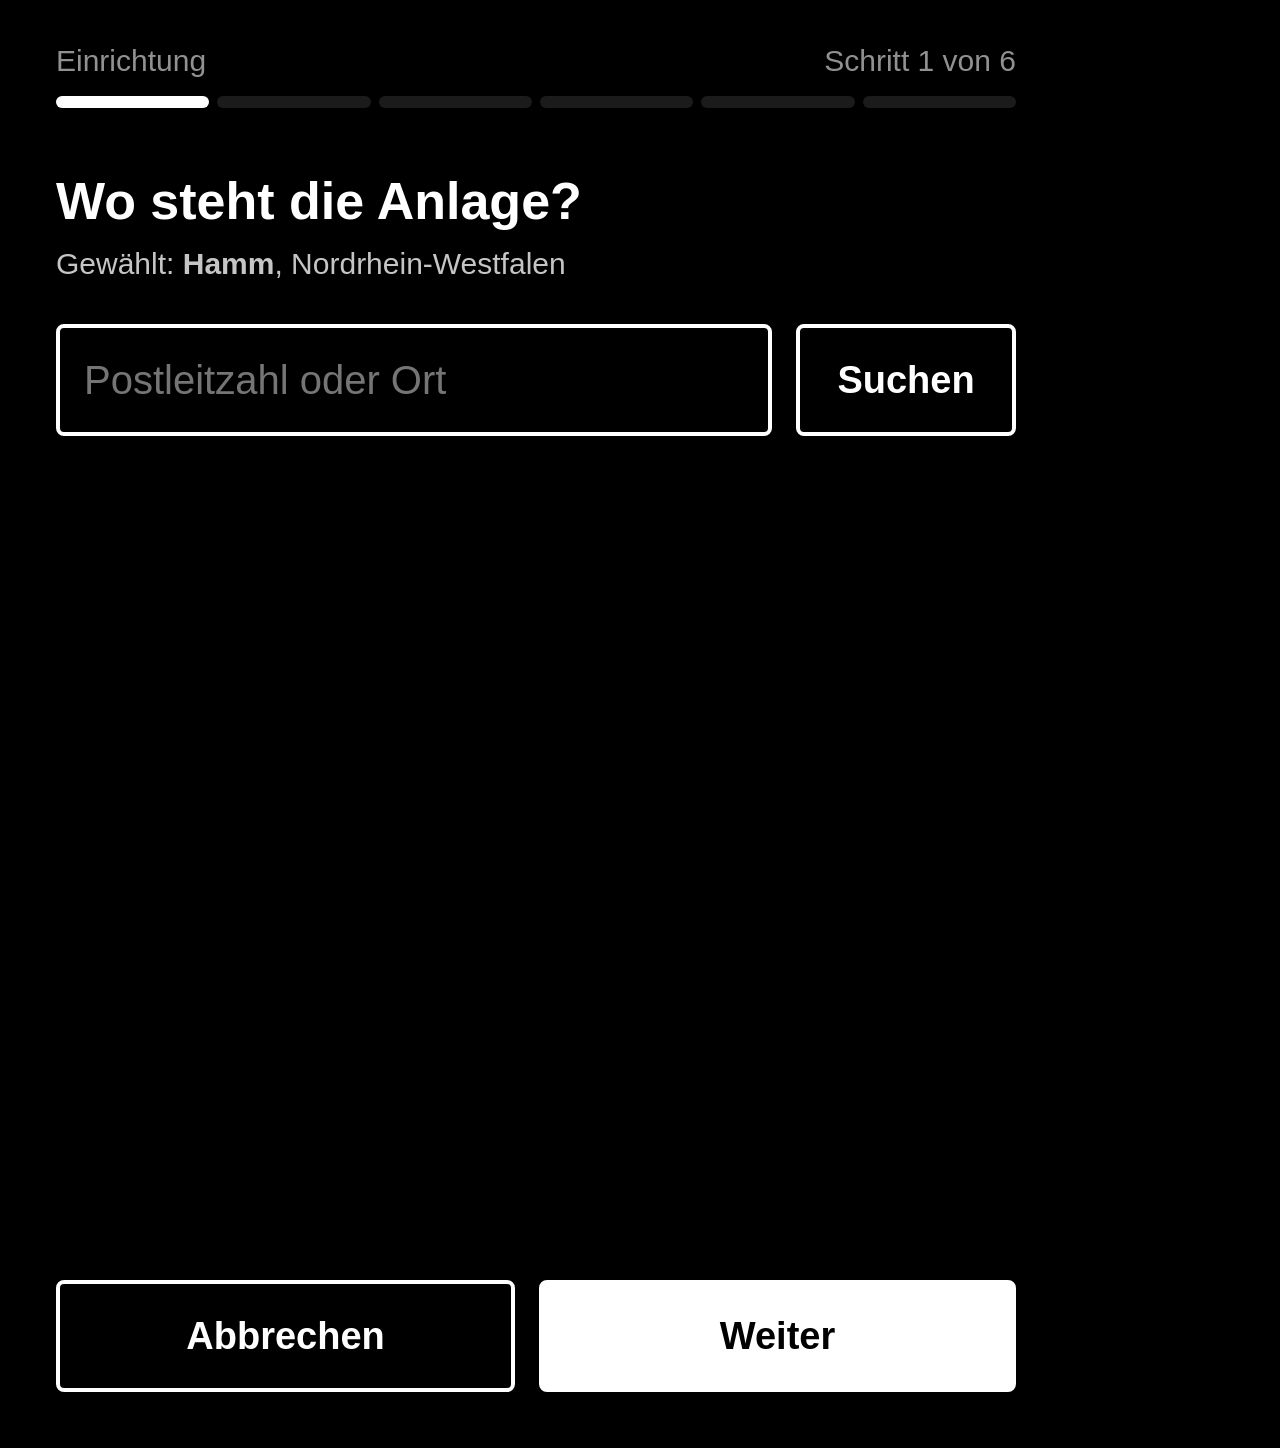
==== commit 802d445d: "Dunkel ab Sonnenuntergang, Beleuchtung aus nach Zeit Nach dem Vorbild von PiHome. In den Einstellung" ====
--- a/kindle/web/index.html
+++ b/kindle/web/index.html
@@ -4,6 +4,7 @@
 <meta charset="utf-8">
 <title>KindleDash</title>
 <link rel="stylesheet" href="app.css">
+<link rel="stylesheet" href="dunkel.css">
 </head>
 <body class="hoch">
 
@@ -97,7 +98,7 @@
   </div>
 
   <div id="dialog-einstellungen" class="dialog">
-    <h2><svg class="i"><use xlink:href="#zahnrad"/></svg>Einstellungen</h2>
+    <h2><svg class="i"><use xlink:href="#zahnrad"/></svg><span class="titel">Einstellungen</span><span class="version" id="version-knopf"></span></h2>
     <div class="einstellung">
       <span class="label">Ausrichtung</span>
       <div class="segment" id="ausrichtung"><div data-wert="hoch">Hochformat</div><div data-wert="quer-rechts" class="zwei">Quer<br>Kabel rechts</div><div data-wert="quer-links" class="zwei">Quer<br>Kabel links</div></div>
@@ -110,10 +111,31 @@
       <span class="label">Aktualisierung</span>
       <div class="segment" id="takt"><div data-wert="1">jede Minute</div><div data-wert="2">alle 2 Minuten</div><div data-wert="5">alle 5 Minuten</div></div>
     </div>
+    <div class="einstellung">
+      <span class="label">Dunkel</span>
+      <div class="segment" id="dunkel"><div data-wert="aus">Nie</div><div data-wert="sonne">Nachts</div><div data-wert="immer">Immer</div></div>
+    </div>
+    <div class="einstellung">
+      <span class="label">Beleuchtung aus nach</span>
+      <div class="segment" id="lichtAus"><div data-wert="0">nie</div><div data-wert="2">2 Min</div><div data-wert="5">5 Min</div><div data-wert="15">15 Min</div></div>
+    </div>
     <div class="knoepfe">
       <div class="knopf" id="beenden">Zum Kindle</div>
       <div class="knopf" id="einrichtung-knopf">Einrichtung</div>
       <div class="knopf primaer" data-schliessen="1">Fertig</div>
+    </div>
+  </div>
+
+  <div id="dialog-update" class="dialog">
+    <h2><svg class="i"><use xlink:href="#pfeil-runter"/></svg>Update</h2>
+    <p id="update-text"></p>
+    <div id="update-fortschritt">
+      <div class="balken"><i id="update-balken"></i></div>
+      <div class="balken-zeile"><span id="update-schritt"></span><b id="update-prozent"></b></div>
+    </div>
+    <div class="knoepfe">
+      <div class="knopf" data-schliessen="1" id="update-schliessen">Abbrechen</div>
+      <div class="knopf primaer" id="update-start">Installieren</div>
     </div>
   </div>
 </div>
--- a/kindle/web/app.css
+++ b/kindle/web/app.css
@@ -132,6 +132,14 @@
 #kurve { margin-top: 6px; height: 170px; }
 #kurve svg { display: block; }
 
+/* Farben der gezeichneten Grafiken, als Klassen, damit dunkel.css sie mit umdreht */
+.sv-flaeche { fill: #e4e4e4; stroke: #6e6e6e; }
+.sv-achse, .sv-bogen { stroke: #6e6e6e; fill: none; }
+.sv-jetzt, .sv-modul { stroke: #000; }
+.sv-boden { stroke: #b4b4b4; }
+.sv-text { fill: #6e6e6e; }
+.sv-wert { fill: #000; }
+
 /* Woche */
 #woche-bereich { position: absolute; }
 body.hoch #woche-bereich { left: 56px; top: 1014px; width: 960px; height: 420px; }
@@ -158,16 +166,31 @@
 .dialog { display: none; position: absolute; background: #fff; border: 4px solid #000; border-radius: 12px; padding: 48px 48px 44px; }
 body.hoch .dialog { left: 56px; width: 960px; top: 300px; }
 body.quer .dialog { left: 244px; width: 960px; top: 120px; }
-body.quer #dialog-einstellungen { top: 24px; padding-top: 32px; padding-bottom: 32px; }
-body.quer #dialog-einstellungen .einstellung { margin-top: 22px; }
-body.quer #dialog-einstellungen .segment div { height: 84px; line-height: 76px; }
+body.hoch #dialog-einstellungen { top: 100px; }
+body.quer #dialog-einstellungen { top: 16px; padding-top: 26px; padding-bottom: 26px; }
+body.quer #dialog-einstellungen h2 { font-size: 44px; }
+body.quer #dialog-einstellungen .einstellung { margin-top: 14px; }
+body.quer #dialog-einstellungen .label { font-size: 26px; }
+body.quer #dialog-einstellungen .segment { margin-top: 6px; }
+body.quer #dialog-einstellungen .segment div { height: 76px; line-height: 68px; font-size: 30px; }
 body.quer #dialog-einstellungen .knoepfe { margin-top: 28px; }
 body.quer #dialog-einstellungen .knopf { height: 100px; line-height: 92px; }
+#update-fortschritt { display: none; margin-top: 32px; }
+#update-fortschritt.an { display: block; }
+.balken { height: 40px; border: 4px solid #000; border-radius: 8px; overflow: hidden; background: #fff; }
+.balken i { display: block; height: 100%; width: 0; background: #000; }
+.balken-zeile { margin-top: 14px; font-size: 30px; color: #3a3a3a; white-space: nowrap; overflow: hidden; }
+.balken-zeile b { float: right; color: #000; font-family: "Ember Heavy", "Amazon Ember", "Segoe UI", sans-serif; }
+.knopf.weg { display: none; }
 .knopf.gesperrt { background: #fff; color: #6e6e6e; border-color: #b4b4b4; }
 body.dialog-offen #schleier { display: block; }
 .dialog.offen { display: block; }
 .dialog h2 { font-size: 52px; display: -webkit-box; -webkit-box-align: center; }
 .dialog h2 svg { width: 56px; height: 56px; margin-right: 18px; }
+.dialog h2 .titel { display: block; -webkit-box-flex: 1; }
+.dialog h2 .version { display: block; font-size: 28px; font-weight: normal; color: #3a3a3a; padding: 10px 20px; border: 3px solid #b4b4b4; border-radius: 8px; white-space: nowrap; }
+.dialog h2 .version.neu { background: #000; color: #fff; border-color: #000; font-weight: bold; }
+.dialog h2 .version:empty { display: none; }
 .dialog p { font-size: 38px; line-height: 52px; margin-top: 24px; color: #3a3a3a; }
 .fakten { display: -webkit-box; margin-top: 32px; border-top: 2px solid #b4b4b4; border-bottom: 2px solid #b4b4b4; }
 .fakten div { -webkit-box-flex: 1; width: 0; padding: 22px 0; }
@@ -242,4 +265,4 @@
 .segment div:first-child { border-left: 0; }
 .segment div.an { background: #000; color: #fff; font-weight: bold; }
 .segment div.zwei { line-height: 36px; padding-top: 10px; font-size: 30px; }
-body.quer #dialog-einstellungen .segment div.zwei { line-height: 34px; padding-top: 7px; }
+body.quer #dialog-einstellungen .segment div.zwei { line-height: 30px; padding-top: 6px; font-size: 26px; }
--- a/kindle/web/dunkel.css
+++ b/kindle/web/dunkel.css
@@ -0,0 +1,80 @@
+/* Automatisch erzeugt aus app.css von werkzeuge/kindle_dunkel.py - nicht von Hand aendern.
+ * Dunkelmodus: jede Farbe invertiert, wie der Dunkelmodus der Kindle-Firmware. */
+body.dunkel { background: #000000; color: #ffffff; }
+body.dunkel #seite { background: #000000; }
+body.dunkel .label { color: #919191; }
+body.dunkel svg.i { stroke: #ffffff; }
+body.dunkel #kopf #uhr { color: #919191; }
+body.dunkel .status { color: #c5c5c5; }
+body.dunkel .knopf-icon.aktiv { background: #ffffff; }
+body.dunkel .knopf-icon.aktiv svg { stroke: #000000; }
+body.dunkel.netzausfall #kopf .datum, body.dunkel.netzausfall #kopf #uhr, body.dunkel.netzausfall .status { color: #000000; }
+body.dunkel.netzausfall #kopf svg.i { stroke: #000000; }
+body.dunkel #kopf-hintergrund { background: #ffffff; }
+body.dunkel.hoch #haupt { border-bottom: 3px solid #ffffff; }
+body.dunkel .zellen i { border: 3px solid #ffffff; }
+body.dunkel .zellen i.voll { background: #ffffff; }
+body.dunkel .zellen i.halb { background: -webkit-linear-gradient(left, #ffffff 50%, #000000 50%); }
+body.dunkel .restzeit { color: #c5c5c5; }
+body.dunkel .fluss-wert { border-left: 3px solid #4b4b4b; }
+body.dunkel .fluss-wert .wert span { color: #c5c5c5; }
+body.dunkel.quer #fluss { border-top: 3px solid #ffffff; }
+body.dunkel #getrennt .klein { color: #c5c5c5; }
+body.dunkel.hoch #heute { border-bottom: 2px solid #4b4b4b; }
+body.dunkel.quer #heute { border-bottom: 2px solid #4b4b4b; }
+body.dunkel #trenner { background: #ffffff; }
+body.dunkel #wetter .text { color: #c5c5c5; }
+body.dunkel .anteil { color: #c5c5c5; }
+body.dunkel .anteil b { color: #ffffff; }
+body.dunkel .legende { color: #c5c5c5; }
+body.dunkel .legende .flaeche-m { background: #1b1b1b; border-bottom: 2px solid #919191; }
+body.dunkel .legende .jetzt-m { border-left: 2px dashed #ffffff; }
+body.dunkel .sv-flaeche { fill: #1b1b1b; stroke: #919191; }
+body.dunkel .sv-achse, body.dunkel .sv-bogen { stroke: #919191; }
+body.dunkel .sv-jetzt, body.dunkel .sv-modul { stroke: #ffffff; }
+body.dunkel .sv-boden { stroke: #4b4b4b; }
+body.dunkel .sv-text { fill: #919191; }
+body.dunkel .sv-wert { fill: #ffffff; }
+body.dunkel .tag { border-left: 2px solid #1b1b1b; }
+body.dunkel .tag.heute-tag .name { background: #ffffff; color: #000000; }
+body.dunkel .tag .t span { color: #919191; }
+body.dunkel .tag .saeule { background: #1b1b1b; }
+body.dunkel .tag .saeule i { background: #c5c5c5; }
+body.dunkel #schleier { background: rgba(0, 0, 0,0.72); }
+body.dunkel .dialog { background: #000000; border: 4px solid #ffffff; }
+body.dunkel .balken { border: 4px solid #ffffff; background: #000000; }
+body.dunkel .balken i { background: #ffffff; }
+body.dunkel .balken-zeile { color: #c5c5c5; }
+body.dunkel .balken-zeile b { color: #ffffff; }
+body.dunkel .knopf.gesperrt { background: #000000; color: #919191; border-color: #4b4b4b; }
+body.dunkel .dialog h2 .version { color: #c5c5c5; border: 3px solid #4b4b4b; }
+body.dunkel .dialog h2 .version.neu { background: #ffffff; color: #000000; border-color: #ffffff; }
+body.dunkel .dialog p { color: #c5c5c5; }
+body.dunkel .fakten { border-top: 2px solid #4b4b4b; border-bottom: 2px solid #4b4b4b; }
+body.dunkel .knopf { border: 4px solid #ffffff; }
+body.dunkel .knopf.primaer { background: #ffffff; color: #000000; }
+body.dunkel #assistent { background: #000000; }
+body.dunkel .as-fortschritt i { background: #1b1b1b; }
+body.dunkel .as-fortschritt i.an { background: #ffffff; }
+body.dunkel .as-inhalt .unter { color: #c5c5c5; }
+body.dunkel .eingabe { border: 4px solid #ffffff; background: #000000; color: #ffffff; }
+body.dunkel .treffer { border-top: 2px solid #4b4b4b; }
+body.dunkel .treffer div { border-bottom: 2px solid #4b4b4b; }
+body.dunkel .treffer span { color: #919191; }
+body.dunkel .treffer div.an { background: #ffffff; color: #000000; }
+body.dunkel .treffer div.an span { color: #1b1b1b; }
+body.dunkel .hinweis-zeile { color: #c5c5c5; }
+body.dunkel .regler { border-bottom: 2px solid #1b1b1b; }
+body.dunkel .regler .label { color: #ffffff; }
+body.dunkel .regler .minus, body.dunkel .regler .plus { border: 4px solid #ffffff; }
+body.dunkel .kompass div { border: 4px solid #ffffff; }
+body.dunkel .kompass div span { color: #c5c5c5; }
+body.dunkel .kompass div.an { background: #ffffff; color: #000000; }
+body.dunkel .kompass div.an span { color: #1b1b1b; }
+body.dunkel .kompass div.mitte { border-color: #000000; }
+body.dunkel .uebersicht { border-top: 2px solid #4b4b4b; }
+body.dunkel .uebersicht div { border-bottom: 2px solid #4b4b4b; }
+body.dunkel .uebersicht div span { color: #919191; }
+body.dunkel .segment { border: 4px solid #ffffff; }
+body.dunkel .segment div { border-left: 4px solid #ffffff; }
+body.dunkel .segment div.an { background: #ffffff; color: #000000; }
